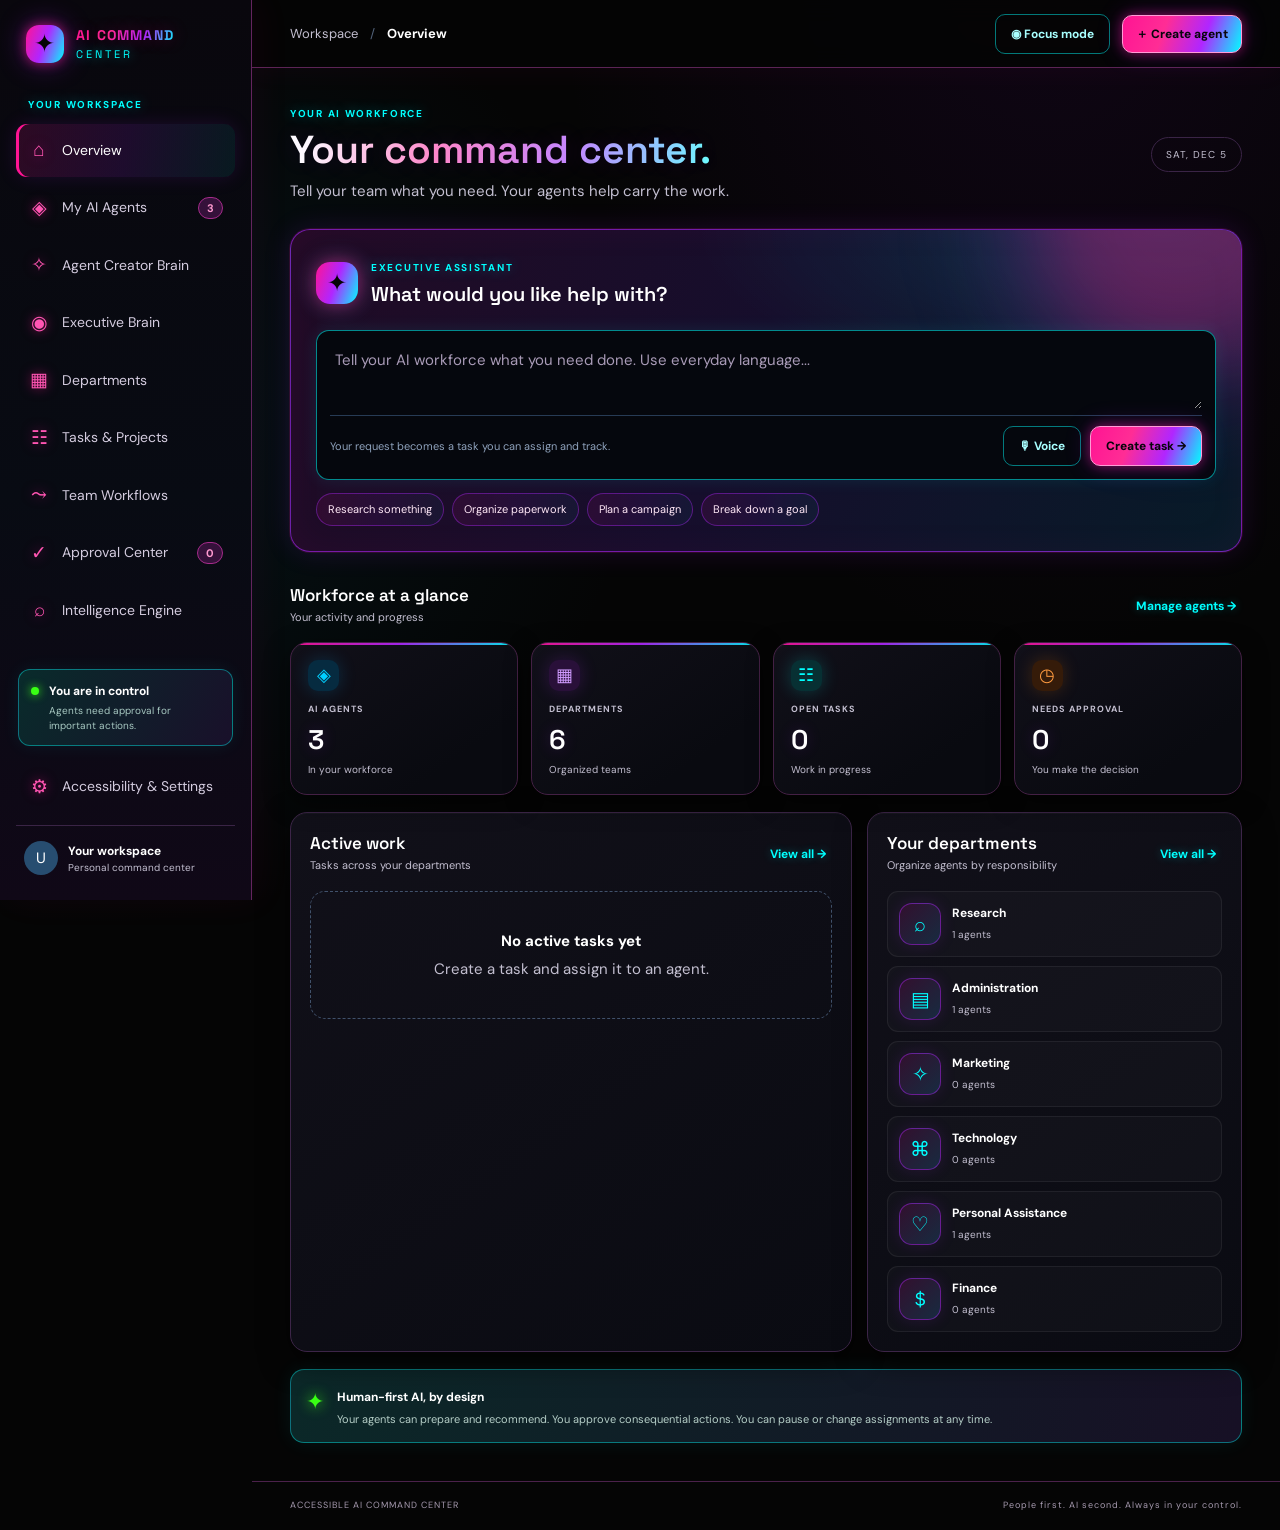
==== index.html @ bb22f4d8 "feat: add Executive Brain orchestration workspace" ====
<!doctype html>
<html lang="en">
<head>
  <meta charset="UTF-8">
  <meta name="viewport" content="width=device-width, initial-scale=1">
  <meta name="theme-color" content="#090d18">
  <meta name="description" content="An accessible AI workforce command center. Create agents, organize departments, and coordinate work with human control.">
  <title>Accessible AI Command Center</title>
  <link rel="stylesheet" href="./styles.css">
</head>
<body>
  <a class="skip-link" href="#main">Skip to main content</a>
  <div class="app-shell">
    <aside class="sidebar" id="sidebar">
      <div class="brand">
        <div class="brand-mark" aria-hidden="true">✦</div>
        <div><strong>AI COMMAND</strong><span>CENTER</span></div>
      </div>
      <div class="workspace-label">YOUR WORKSPACE</div>
      <nav aria-label="Main navigation">
        <button class="nav-link active" data-view="overview"><span>⌂</span> Overview</button>
        <button class="nav-link" data-view="agents"><span>◈</span> My AI Agents <b id="nav-agent-count">0</b></button>
        <button class="nav-link" data-view="brain"><span>✧</span> Agent Creator Brain</button>
        <button class="nav-link" data-view="executive"><span>◉</span> Executive Brain</button>
        <button class="nav-link" data-view="departments"><span>▦</span> Departments</button>
        <button class="nav-link" data-view="tasks"><span>☷</span> Tasks & Projects</button>
        <button class="nav-link" data-view="workflows"><span>⤳</span> Team Workflows</button>
        <button class="nav-link" data-view="approvals"><span>✓</span> Approval Center <b id="nav-approval-count">0</b></button>
        <button class="nav-link" data-view="intelligence"><span>⌕</span> Intelligence Engine</button>
      </nav>
      <div class="sidebar-bottom">
        <div class="safety-note"><span class="status-dot"></span><div><strong>You are in control</strong><small>Agents need approval for important actions.</small></div></div>
        <button class="nav-link" data-view="settings"><span>⚙</span> Accessibility & Settings</button>
        <div class="user-chip"><div class="avatar">U</div><div><strong>Your workspace</strong><small>Personal command center</small></div></div>
      </div>
    </aside>

    <main id="main" class="main-area">
      <header class="topbar">
        <button class="icon-button mobile-menu" id="menu-toggle" aria-label="Open navigation">☰</button>
        <div class="breadcrumb">Workspace <span>/</span> <strong id="breadcrumb-current">Overview</strong></div>
        <div class="top-actions">
          <button class="quiet-button" id="focus-toggle" aria-pressed="false">◉ Focus mode</button>
          <button class="primary-button small" data-action="new-agent">＋ Create agent</button>
        </div>
      </header>
      <div class="content">
        <section class="view active" id="view-overview">
          <div class="welcome-row">
            <div><div class="eyebrow">YOUR AI WORKFORCE</div><h1>Your command center.</h1><p class="subheading">Tell your team what you need. Your agents help carry the work.</p></div>
            <div class="date-chip" id="today-label">YOUR WORKSPACE</div>
          </div>
          <section class="command-panel" aria-labelledby="command-title">
            <div class="command-glow"></div>
            <div class="command-heading"><div class="orb">✦</div><div><span class="eyebrow">EXECUTIVE ASSISTANT</span><h2 id="command-title">What would you like help with?</h2></div></div>
            <form id="command-form" class="command-form">
              <label class="sr-only" for="command-input">Describe what you need help with</label>
              <textarea id="command-input" rows="2" placeholder="Tell your AI workforce what you need done. Use everyday language..."></textarea>
              <div class="command-controls"><div class="hint">Your request becomes a task you can assign and track.</div><div class="command-buttons"><button type="button" class="quiet-button" id="voice-button" title="Use speech recognition">🎙 Voice</button><button class="primary-button" type="submit">Create task <span>→</span></button></div></div>
            </form>
            <div class="quick-prompts"><button data-prompt="Research this topic and summarize the most reliable sources.">Research something</button><button data-prompt="Help me organize my business paperwork into clear steps.">Organize paperwork</button><button data-prompt="Help me plan and create a marketing campaign.">Plan a campaign</button><button data-prompt="Break this goal into small manageable tasks.">Break down a goal</button></div>
          </section>
          <div class="section-heading"><div><h2>Workforce at a glance</h2><p>Your activity and progress</p></div><button class="text-button" data-view-link="agents">Manage agents →</button></div>
          <div class="stats-grid">
            <article class="stat-card"><div class="stat-icon blue">◈</div><span>AI AGENTS</span><strong id="stat-agents">0</strong><small>In your workforce</small></article>
            <article class="stat-card"><div class="stat-icon purple">▦</div><span>DEPARTMENTS</span><strong id="stat-departments">0</strong><small>Organized teams</small></article>
            <article class="stat-card"><div class="stat-icon cyan">☷</div><span>OPEN TASKS</span><strong id="stat-tasks">0</strong><small>Work in progress</small></article>
            <article class="stat-card"><div class="stat-icon amber">◷</div><span>NEEDS APPROVAL</span><strong id="stat-approvals">0</strong><small>You make the decision</small></article>
          </div>
          <div class="dashboard-grid">
            <section class="panel"><div class="panel-heading"><div><h2>Active work</h2><p>Tasks across your departments</p></div><button class="text-button" data-view-link="tasks">View all →</button></div><div id="overview-tasks" class="task-list"></div></section>
            <section class="panel"><div class="panel-heading"><div><h2>Your departments</h2><p>Organize agents by responsibility</p></div><button class="text-button" data-view-link="departments">View all →</button></div><div id="overview-departments" class="department-list"></div></section>
          </div>
          <div class="human-control"><span>✦</span><div><strong>Human-first AI, by design</strong><p>Your agents can prepare and recommend. You approve consequential actions. You can pause or change assignments at any time.</p></div></div>
        </section>

        <section class="view" id="view-agents">
          <div class="page-heading"><div><div class="eyebrow">AGENT FACTORY</div><h1>My AI agents</h1><p>Create a team of specialized assistants. You decide their jobs and permissions.</p></div><button class="primary-button" data-action="new-agent">＋ Create an agent</button></div>
          <div class="filter-row"><label class="search-box">⌕ <input id="agent-search" placeholder="Search your agents..." aria-label="Search agents"></label><select id="agent-department-filter" aria-label="Filter by department"><option value="">All departments</option></select></div>
          <div id="agent-grid" class="agent-grid"></div>
        </section>

        <section class="view" id="view-departments">
          <div class="page-heading"><div><div class="eyebrow">ORGANIZATION</div><h1>Departments</h1><p>Group your agents into teams with clear responsibilities.</p></div><button class="primary-button" data-action="new-department">＋ Add department</button></div>
          <div id="department-grid" class="department-grid"></div>
        </section>

        <section class="view" id="view-tasks">
          <div class="page-heading"><div><div class="eyebrow">WORK MANAGEMENT</div><h1>Tasks & projects</h1><p>See what is planned, in progress, and completed.</p></div><button class="primary-button" data-action="new-task">＋ Create a task</button></div>
          <div class="task-filters"><button class="filter-chip selected" data-task-filter="all">All tasks</button><button class="filter-chip" data-task-filter="todo">To do</button><button class="filter-chip" data-task-filter="inprogress">In progress</button><button class="filter-chip" data-task-filter="done">Completed</button></div>
          <div id="task-board" class="task-board"></div>
        </section>

        <section class="view" id="view-workflows">
          <div class="page-heading"><div><div class="eyebrow">QUANTUM CORE · WORKFLOW BUILDER</div><h1>Team workflows</h1><p>Turn a goal into coordinated steps and assign each step to the right agent. You stay in charge of every action.</p></div><button class="primary-button" data-action="new-workflow">＋ Build a workflow</button></div>
          <div class="notice-box">Workflow plans are generated from built-in templates in this release. Agents do not yet execute tasks or call AI models; this page organizes work for your review.</div>
          <div id="workflow-list" class="workflow-list"></div>
        </section>

        <section class="view" id="view-approvals">
          <div class="page-heading"><div><div class="eyebrow">HUMAN OVERSIGHT</div><h1>Approval center</h1><p>Review consequential actions before an agent can proceed.</p></div></div>
          <div class="notice-box">Your agents cannot send, publish, purchase, delete, or make other consequential changes without your approval.</div>
          <div id="approval-list" class="approval-list"></div>
        </section>

        <section class="view" id="view-intelligence">
          <div class="page-heading"><div><div class="eyebrow">RESEARCH & VERIFICATION</div><h1>Intelligence engine</h1><p>A workspace for research, source checking, and clear reporting.</p></div></div>
          <div class="feature-grid">
            <article class="feature-card"><div class="feature-icon">⌕</div><h3>Research desk</h3><p>Organize research requests and assign them to an agent. Live web research requires a connected search provider.</p><button class="secondary-button" data-action="research-task">Create research task</button></article>
            <article class="feature-card"><div class="feature-icon">✓</div><h3>Source verification</h3><p>Record source links, publication dates, claims, and verification notes for human review.</p><button class="secondary-button" data-action="verification-task">Create verification task</button></article>
            <article class="feature-card"><div class="feature-icon">⚑</div><h3>Risk review</h3><p>Collect warning signs and evidence. Risk signals are prompts for review, not proof of fraud.</p><button class="secondary-button" data-action="risk-task">Create risk review</button></article>
          </div>
          <div class="notice-box">This release provides task organization only. It does not yet browse the web, verify claims automatically, or make fraud determinations.</div>
        </section>

        <section class="view" id="view-executive">
          <div class="page-heading"><div><div class="eyebrow">QUANTUM CORE · EXECUTIVE ORCHESTRATION</div><h1>Executive Brain</h1><p>Give your workforce a goal. Review the proposed team plan, then approve the tasks you want created.</p></div></div>
          <div class="executive-hero"><div class="brain-orb">◉</div><div><div class="eyebrow">YOUR CENTRAL COORDINATOR</div><h2>One request. A coordinated team.</h2><p>The Executive Brain organizes work across your departments and agents. You remain the decision-maker.</p></div></div>
          <section class="panel executive-panel">
            <label class="brain-label" for="executive-request">What do you want your AI workforce to help accomplish?</label>
            <textarea id="executive-request" rows="4" placeholder="Example: Research the market for my new product, compare competitors, create a launch plan, and prepare marketing content."></textarea>
            <div class="brain-actions"><button class="primary-button" id="executive-plan">◉ Organize my workforce</button><button class="quiet-button" id="executive-voice">🎙 Speak my goal</button></div>
            <p class="executive-hint">Planning is a transparent starter planner in this release. It does not claim agents have completed work.</p>
          </section>
          <section class="panel executive-panel"><div class="panel-heading"><div><h2>Proposed team coordination</h2><p>Review each step and the agent assigned to it before adding tasks.</p></div></div><div id="executive-plan-output" aria-live="polite"><div class="resume-placeholder">Your proposed team plan will appear here.</div></div></section>
          <section class="panel executive-panel"><div class="panel-heading"><div><h2>Agent handoff log</h2><p>A record of planned handoffs between departments. No background agent execution is enabled yet.</p></div></div><div id="executive-handoff-log"><div class="resume-placeholder">No handoffs recorded yet.</div></div></section>
        </section>
        <section class="view" id="view-brain">
          <div class="page-heading"><div><div class="eyebrow">YOUR WORKFORCE REMEMBERS</div><h1>Agent Creator Brain</h1><p>Describe what you need in everyday language. Find agents you already created, build new specialists, and save important memories.</p></div></div>
          <div class="brain-hero">
            <div class="brain-orb">✧</div><div><div class="eyebrow">EXECUTIVE MEMORY & AGENT BUILDER</div><h2>You don't have to remember everything.</h2><p>Your workspace keeps a searchable record of your agents, their jobs, projects, and notes.</p></div>
          </div>
          <section class="panel resume-panel">
            <div class="panel-heading"><div><div class="eyebrow">YOUR PERSONAL WORK HISTORY</div><h2>What was I doing?</h2><p>Get a simple recap of unfinished work, recent projects, and saved notes.</p></div><button class="primary-button" id="brain-resume">↻ Pick up where I left off</button></div>
            <div id="resume-summary" class="resume-summary" aria-live="polite"><div class="resume-placeholder">Your work summary will appear here. You can come back anytime and ask the Brain to help you restart.</div></div>
          </section>
          <div class="brain-grid">
            <section class="panel brain-panel"><div class="panel-heading"><div><h2>Tell the brain what you need</h2><p>It checks your existing workforce before suggesting new agents.</p></div></div>
              <label class="brain-label" for="brain-request">What would you like your AI workforce to do?</label>
              <textarea id="brain-request" rows="4" placeholder="Example: I need help managing my appointments, organizing medical paperwork, and remembering important deadlines."></textarea>
              <div class="brain-actions"><button class="primary-button" id="brain-analyze">✧ Build my team</button><button class="quiet-button" id="brain-voice">🎙 Speak request</button></div>
              <div id="brain-plan" class="brain-plan" aria-live="polite"></div>
            </section>
            <section class="panel brain-panel"><div class="panel-heading"><div><h2>Workforce memory</h2><p>Search for agents and information you may have forgotten.</p></div></div>
              <label class="brain-label" for="brain-search">Search agents, jobs, projects, and notes</label>
              <input id="brain-search" class="brain-search" placeholder="Try: paperwork, appointments, marketing...">
              <div id="brain-search-results" class="brain-results"></div>
              <div class="memory-entry"><label class="brain-label" for="memory-note">Save a memory or instruction</label><select id="memory-category" class="brain-search" aria-label="Memory category"><option value="personal">Personal preference</option><option value="project">Project</option><option value="instruction">Important instruction</option><option value="reminder">Reminder</option><option value="agent">Agent information</option></select><textarea id="memory-note" rows="2" placeholder="Remember that this agent helps me organize..."></textarea><button class="secondary-button" id="memory-save-new">Save to my memory</button></div>
              <div id="memory-list" class="memory-list"></div>
            </section>
          </div>
          <div class="brain-footnote"><strong>Designed for memory support:</strong> Agent names, responsibilities, and notes are searchable. This first release saves data in this browser. Cross-device cloud memory will be enabled when secure accounts and the production database are connected.</div>
        </section>
        <section class="view" id="view-settings">
          <div class="page-heading"><div><div class="eyebrow">BUILT AROUND YOU</div><h1>Accessibility & settings</h1><p>Adjust the workspace to reduce friction and make work easier to follow.</p></div></div>
          <div class="settings-grid">
            <section class="panel settings-panel"><h2>Display preferences</h2><label class="setting-row"><span><strong>Larger text</strong><small>Increase the size of interface text.</small></span><input type="checkbox" id="large-text"></label><label class="setting-row"><span><strong>High contrast</strong><small>Strengthen borders and text contrast.</small></span><input type="checkbox" id="high-contrast"></label><label class="setting-row"><span><strong>Reduce motion</strong><small>Limit decorative movement and transitions.</small></span><input type="checkbox" id="reduce-motion"></label><label class="setting-row"><span><strong>Simple Mode</strong><small>Hide extra detail and simplify the workspace.</small></span><input type="checkbox" id="simple-mode"></label></section>
            <section class="panel settings-panel"><h2>Focus & support</h2><p>Focus Mode hides nonessential panels while you work. Rescue Mode gives you one clear next step when a task feels overwhelming.</p><button class="primary-button" id="rescue-button">✦ Start Rescue Mode</button><hr><h3>Data on this device</h3><p>Your current prototype data is stored in this browser only. It is not yet synced to an account or server.</p><button class="danger-button" id="export-data">Export my workspace data</button></section>
          </div>
        </section>
      </div>
      <footer class="footer"><span>ACCESSIBLE AI COMMAND CENTER</span><span>People first. AI second. Always in your control.</span></footer>
    </main>
  </div>

  <dialog id="agent-dialog" class="modal">
    <form id="agent-form" method="dialog">
      <div class="modal-heading"><div><div class="eyebrow">AGENT FACTORY</div><h2 id="agent-modal-title">Create your AI agent</h2><p>Give your agent a clear job. You can change it later.</p></div><button type="button" class="icon-button" data-close="agent-dialog" aria-label="Close">✕</button></div>
      <input type="hidden" id="agent-id">
      <label>Agent name<input id="agent-name" required maxlength="60" placeholder="Example: Research Assistant"></label>
      <label>Job or specialty<input id="agent-role" required maxlength="100" placeholder="What is this agent responsible for?"></label>
      <label>Department<select id="agent-department" required></select></label>
      <label>Instructions<textarea id="agent-instructions" rows="3" placeholder="Describe the work this agent should do..."></textarea></label>
      <label>Permission level<select id="agent-permission"><option value="approval">Ask me before important actions</option><option value="prepare">Prepare work and wait for my review</option><option value="routine">Work on approved routine tasks</option></select></label>
      <div class="modal-actions"><button type="button" class="secondary-button" data-close="agent-dialog">Cancel</button><button class="primary-button" type="submit">Save agent</button></div>
    </form>
  </dialog>

  <dialog id="task-dialog" class="modal">
    <form id="task-form" method="dialog">
      <div class="modal-heading"><div><div class="eyebrow">WORK ASSIGNMENT</div><h2>Create a task</h2><p>Break work into clear, manageable assignments.</p></div><button type="button" class="icon-button" data-close="task-dialog" aria-label="Close">✕</button></div>
      <label>Task title<input id="task-title" required maxlength="120" placeholder="What needs to get done?"></label>
      <label>Details<textarea id="task-details" rows="3" placeholder="Add context or steps (optional)..."></textarea></label>
      <label>Assign to an agent<select id="task-agent"><option value="">Leave unassigned</option></select></label>
      <label>Priority<select id="task-priority"><option value="normal">Normal</option><option value="high">High</option><option value="low">Low</option></select></label>
      <div class="modal-actions"><button type="button" class="secondary-button" data-close="task-dialog">Cancel</button><button class="primary-button" type="submit">Create task</button></div>
    </form>
  </dialog>

  <dialog id="workflow-dialog" class="modal">
    <form id="workflow-form" method="dialog">
      <div class="modal-heading"><div><div class="eyebrow">QUANTUM CORE</div><h2>Build a team workflow</h2><p>Choose a goal. We will prepare a suggested team plan.</p></div><button type="button" class="icon-button" data-close="workflow-dialog" aria-label="Close">✕</button></div>
      <label>What are you trying to accomplish?<textarea id="workflow-objective" rows="3" required maxlength="500" placeholder="Example: Research the market and prepare a launch plan for my new business."></textarea></label>
      <label>Workflow type<select id="workflow-template"><option value="general">General project</option><option value="research">Research and verification</option><option value="business">Start or organize a business</option><option value="marketing">Marketing campaign</option><option value="software">Build a software product</option></select></label>
      <div class="modal-actions"><button type="button" class="secondary-button" data-close="workflow-dialog">Cancel</button><button class="primary-button" type="submit">Create team plan</button></div>
    </form>
  </dialog>

  <dialog id="department-dialog" class="modal">
    <form id="department-form" method="dialog">
      <div class="modal-heading"><div><div class="eyebrow">ORGANIZATION</div><h2>Add a department</h2><p>Create a team around a responsibility.</p></div><button type="button" class="icon-button" data-close="department-dialog" aria-label="Close">✕</button></div>
      <label>Department name<input id="department-name" required maxlength="60" placeholder="Example: Customer Support"></label>
      <label>Purpose<input id="department-purpose" maxlength="140" placeholder="What does this team handle?"></label>
      <div class="modal-actions"><button type="button" class="secondary-button" data-close="department-dialog">Cancel</button><button class="primary-button" type="submit">Add department</button></div>
    </form>
  </dialog>

  <dialog id="rescue-dialog" class="modal rescue-modal">
    <div class="modal-heading"><div><div class="eyebrow">ONE STEP AT A TIME</div><h2>Let's make this easier.</h2></div><button type="button" class="icon-button" data-close="rescue-dialog" aria-label="Close">✕</button></div>
    <div class="rescue-content"><div class="rescue-star">✦</div><h3 id="rescue-title">You don't have to do everything at once.</h3><p id="rescue-text">Choose one small next step. You can pause, ask for help, or come back later.</p><button class="primary-button" data-close="rescue-dialog">I can do this step</button></div>
  </dialog>
  <div id="toast" class="toast" role="status" aria-live="polite"></div>
  <script src="./app.js" defer></script>
  <script src="./brain.js" defer></script>
  <script src="./memory.js" defer></script>
</body>
</html>
---- styles.css ----
@import url('https://fonts.googleapis.com/css2?family=DM+Sans:wght@400;500;600;700&family=Space+Grotesk:wght@500;600;700&display=swap');
:root{color-scheme:dark;--bg:#090d18;--surface:#111827;--surface2:#172235;--surface3:#1c2b41;--line:#26364d;--text:#edf3ff;--muted:#9eacc1;--blue:#54b9ff;--cyan:#69e0ee;--purple:#b59aff;--amber:#ffc36e;--green:#55d6a3;--red:#ff858e;--radius:17px;font-family:'DM Sans',sans-serif;font-size:15px}
*{box-sizing:border-box}body{margin:0;background:var(--bg);color:var(--text);line-height:1.5}button,input,textarea,select{font:inherit}button{cursor:pointer}button:focus-visible,input:focus-visible,textarea:focus-visible,select:focus-visible,a:focus-visible{outline:3px solid var(--cyan);outline-offset:3px}.skip-link{position:absolute;top:-60px;left:12px;background:var(--blue);color:#06111e;padding:12px;z-index:20}.skip-link:focus{top:12px}.app-shell{min-height:100vh}.sidebar{position:fixed;inset:0 auto 0 0;width:252px;background:#0d1422;border-right:1px solid var(--line);padding:25px 16px;display:flex;flex-direction:column;z-index:5}.brand{display:flex;align-items:center;gap:12px;padding:0 10px 34px;font-family:'Space Grotesk',sans-serif;letter-spacing:1.2px}.brand-mark{width:38px;height:38px;border-radius:13px;display:grid;place-items:center;background:linear-gradient(135deg,#246caa,#8a5bd4);font-size:25px}.brand strong,.brand span{display:block}.brand strong{font-size:14px}.brand span{font-size:11px;color:var(--muted);letter-spacing:3px}.workspace-label,.eyebrow{font-size:10px;font-weight:700;letter-spacing:1.7px;color:#79bfe9}.workspace-label{padding:0 12px 12px;color:#7889a2}.sidebar nav{display:grid;gap:5px}.nav-link{border:0;background:transparent;color:#aab8cd;text-align:left;padding:12px;border-radius:11px;display:flex;align-items:center;gap:12px;width:100%;font-size:14px}.nav-link span{font-size:19px;width:22px;text-align:center}.nav-link b{margin-left:auto;font-size:11px;background:#263b55;border-radius:20px;padding:2px 8px}.nav-link:hover,.nav-link.active{background:#1a2c43;color:#fff}.nav-link.active{box-shadow:inset 3px 0 var(--blue)}.sidebar-bottom{margin-top:auto}.safety-note{display:flex;gap:10px;background:#102b2a;border:1px solid #23544c;padding:12px;border-radius:12px;margin:0 2px 15px}.safety-note strong,.safety-note small,.user-chip strong,.user-chip small{display:block}.safety-note strong{font-size:12px}.safety-note small{font-size:10px;color:#a7c8c1;margin-top:3px}.status-dot{width:8px;height:8px;flex:none;border-radius:50%;background:var(--green);margin-top:5px}.user-chip{display:flex;gap:10px;align-items:center;padding:15px 8px 0;margin-top:12px;border-top:1px solid var(--line)}.avatar{width:34px;height:34px;border-radius:50%;display:grid;place-items:center;background:#274d70;color:white}.user-chip strong{font-size:12px}.user-chip small{font-size:10px;color:var(--muted)}.main-area{margin-left:252px;min-height:100vh;display:flex;flex-direction:column}.topbar{height:68px;border-bottom:1px solid var(--line);display:flex;align-items:center;justify-content:space-between;padding:0 38px;position:sticky;top:0;background:#090d18ed;backdrop-filter:blur(12px);z-index:4}.breadcrumb{color:var(--muted);font-size:13px}.breadcrumb span{padding:0 9px;color:#52627a}.breadcrumb strong{color:var(--text)}.top-actions{display:flex;gap:12px;align-items:center}.content{width:min(1280px,100%);margin:0 auto;padding:38px}.view{display:none}.view.active{display:block}.welcome-row,.page-heading{display:flex;align-items:center;justify-content:space-between;gap:20px;margin-bottom:27px}.welcome-row h1,.page-heading h1{font:600 clamp(29px,4vw,39px)/1.15 'Space Grotesk',sans-serif;margin:7px 0}.subheading,.page-heading p{color:var(--muted);margin:7px 0 0}.date-chip{border:1px solid var(--line);border-radius:30px;padding:9px 14px;color:var(--muted);font-size:10px;letter-spacing:1px}.command-panel{position:relative;overflow:hidden;background:linear-gradient(120deg,#142b48,#1c2444 65%,#282044);border:1px solid #345071;border-radius:20px;padding:25px;margin:0 0 32px}.command-glow{position:absolute;width:280px;height:280px;border-radius:50%;background:#3777d422;filter:blur(40px);right:-80px;top:-150px}.command-heading{display:flex;gap:13px;align-items:center;position:relative}.orb{width:42px;height:42px;display:grid;place-items:center;background:#397dbb;border-radius:14px;font-size:24px}.command-heading h2{font:600 20px 'Space Grotesk';margin:3px 0}.command-form{position:relative;margin-top:20px;background:#0d1727;border:1px solid #405b7b;border-radius:13px;padding:13px}.command-form textarea{width:100%;resize:vertical;min-height:65px;border:0;outline:0!important;background:transparent;color:var(--text);padding:5px}.command-form textarea::placeholder{color:#8394ac}.command-controls{display:flex;justify-content:space-between;align-items:center;gap:10px;border-top:1px solid #273b55;padding-top:10px}.hint{font-size:11px;color:#8ea1bb}.command-buttons{display:flex;gap:9px}.primary-button,.secondary-button,.quiet-button,.danger-button{border:1px solid transparent;border-radius:10px;padding:10px 15px;font-weight:700;font-size:12px}.primary-button{background:linear-gradient(110deg,#3b9fe9,#4779d9);color:white;box-shadow:0 5px 18px #2679bd30}.primary-button:hover{filter:brightness(1.12)}.primary-button.small{padding:9px 13px}.secondary-button{background:#1c2b40;border-color:#344963;color:#dceaff}.quiet-button{background:transparent;border-color:#40526b;color:#c4d1e3}.danger-button{background:#40232c;color:#ffb3ba;border-color:#70404a}.quick-prompts{display:flex;gap:8px;flex-wrap:wrap;margin-top:13px}.quick-prompts button{background:#ffffff0b;color:#c5d7ed;border:1px solid #ffffff1b;border-radius:30px;padding:7px 11px;font-size:11px}.quick-prompts button:hover{background:#ffffff18}.section-heading,.panel-heading{display:flex;align-items:center;justify-content:space-between;gap:15px}.section-heading{margin:0 0 14px}.section-heading h2,.panel-heading h2{font:600 17px 'Space Grotesk';margin:0}.section-heading p,.panel-heading p{font-size:11px;color:var(--muted);margin:3px 0}.text-button{background:transparent;border:0;color:var(--blue);font-size:12px;font-weight:700}.stats-grid{display:grid;grid-template-columns:repeat(4,1fr);gap:13px}.stat-card,.panel,.agent-card,.department-card,.feature-card{background:var(--surface);border:1px solid var(--line);border-radius:var(--radius)}.stat-card{padding:17px;display:grid;gap:5px}.stat-icon{width:31px;height:31px;border-radius:10px;display:grid;place-items:center;font-size:18px;margin-bottom:7px}.blue{background:#153956;color:var(--blue)}.purple{background:#33264e;color:var(--purple)}.cyan{background:#123a42;color:var(--cyan)}.amber{background:#44341e;color:var(--amber)}.stat-card>span{font-size:9px;letter-spacing:1px;color:var(--muted);font-weight:700}.stat-card>strong{font:600 27px 'Space Grotesk'}.stat-card>small{font-size:10px;color:var(--muted)}.dashboard-grid{display:grid;grid-template-columns:1.2fr .8fr;gap:15px;margin-top:17px}.panel{padding:19px}.task-list,.department-list{margin-top:15px;display:grid;gap:9px}.mini-task,.mini-department{display:flex;align-items:center;gap:11px;padding:11px;background:#ffffff05;border:1px solid #ffffff0a;border-radius:11px}.mini-task .task-main,.mini-department .dept-main{flex:1;min-width:0}.mini-task strong,.mini-department strong{font-size:12px;display:block;overflow:hidden;text-overflow:ellipsis}.mini-task small,.mini-department small{font-size:10px;color:var(--muted)}.task-dot{width:8px;height:8px;border-radius:50%;background:var(--blue)}.human-control{display:flex;gap:13px;align-items:flex-start;background:#112c2b;border:1px solid #24574c;border-radius:14px;padding:15px;margin-top:17px}.human-control>span{font-size:22px;color:var(--green)}.human-control strong{font-size:12px}.human-control p{font-size:11px;color:#b5cec7;margin:3px 0 0}.footer{margin-top:auto;border-top:1px solid var(--line);padding:17px 38px;display:flex;justify-content:space-between;gap:15px;color:#72839b;font-size:9px;letter-spacing:1px}.page-heading{align-items:flex-end}.page-heading p{max-width:640px}.filter-row{display:flex;gap:12px;margin-bottom:18px}.search-box{flex:1;max-width:430px;background:var(--surface);border:1px solid var(--line);border-radius:10px;padding:0 12px;display:flex;align-items:center;color:var(--muted)}.search-box input{background:transparent;border:0;outline:0!important;color:var(--text);padding:11px;width:100%}select,.modal input,.modal textarea{background:#0c1523;color:var(--text);border:1px solid var(--line);border-radius:9px;padding:10px;width:100%}.filter-row select{width:auto;min-width:180px}.agent-grid,.department-grid{display:grid;grid-template-columns:repeat(3,minmax(0,1fr));gap:14px}.agent-card,.department-card{padding:17px}.agent-top{display:flex;align-items:center;gap:11px}.agent-avatar,.dept-icon{width:42px;height:42px;display:grid;place-items:center;border-radius:13px;background:#183a57;color:#8bd4ff;font-size:20px}.agent-top strong{display:block;font-size:13px}.agent-top small{font-size:10px;color:var(--muted)}.agent-card p,.department-card p,.feature-card p{font-size:11px;color:var(--muted);min-height:34px}.card-meta{display:flex;justify-content:space-between;align-items:center;border-top:1px solid var(--line);padding-top:12px;margin-top:12px;gap:8px}.pill{font-size:9px;border-radius:30px;padding:5px 9px;background:#20354d;color:#b9d8f2}.card-actions{display:flex;gap:7px}.mini-button{border:1px solid var(--line);background:#172438;color:#c7d7eb;border-radius:8px;padding:6px 9px;font-size:10px}.empty-state{grid-column:1/-1;border:1px dashed #40516b;border-radius:15px;text-align:center;padding:38px 18px;color:var(--muted)}.empty-state strong{display:block;color:var(--text);font-size:15px;margin-bottom:5px}.dept-count{font:600 25px 'Space Grotesk';margin:8px 0}.task-filters{display:flex;gap:8px;flex-wrap:wrap;margin-bottom:16px}.filter-chip{background:var(--surface);border:1px solid var(--line);border-radius:30px;padding:8px 13px;color:var(--muted);font-size:11px}.filter-chip.selected{background:#173b59;color:#d7efff;border-color:#3d85b9}.task-board{display:grid;gap:10px}.task-row{display:flex;align-items:center;gap:13px;background:var(--surface);border:1px solid var(--line);border-radius:13px;padding:14px}.task-row-main{flex:1;min-width:0}.task-row h3{font-size:13px;margin:0 0 3px}.task-row p{font-size:10px;color:var(--muted);margin:0}.task-row select{width:auto;min-width:125px;font-size:10px;padding:7px}.status{font-size:9px;border-radius:20px;padding:5px 8px;background:#24354b;color:#b9d9f5}.status.done{background:#153b32;color:#8ce4bd}.status.inprogress{background:#3b321e;color:#f1ca83}.notice-box{background:#152b42;border:1px solid #2d5276;border-radius:12px;padding:14px;color:#c7ddf5;font-size:12px;margin-bottom:17px}.approval-list{display:grid;gap:12px}.approval-card{background:var(--surface);border:1px solid var(--line);border-radius:13px;padding:17px}.approval-card h3{font-size:14px;margin:0 0 5px}.approval-card p{font-size:11px;color:var(--muted)}.approval-actions{display:flex;gap:8px}.feature-grid{display:grid;grid-template-columns:repeat(3,1fr);gap:14px;margin-bottom:18px}.feature-card{padding:20px}.feature-icon{font-size:25px;color:var(--blue)}.feature-card h3{font:600 16px 'Space Grotesk';margin:12px 0 5px}.feature-card .secondary-button{margin-top:10px}.settings-grid{display:grid;grid-template-columns:1fr 1fr;gap:15px}.settings-panel h2{font:600 17px 'Space Grotesk'}.settings-panel p{font-size:12px;color:var(--muted)}.setting-row{display:flex;justify-content:space-between;gap:15px;align-items:center;padding:14px 0;border-bottom:1px solid var(--line)}.setting-row strong,.setting-row small{display:block}.setting-row strong{font-size:12px}.setting-row small{font-size:10px;color:var(--muted)}.setting-row input{width:20px;height:20px;accent-color:#4da8ef}.settings-panel hr{border:0;border-top:1px solid var(--line);margin:18px 0}.settings-panel h3{font-size:13px}.modal{width:min(540px,calc(100% - 28px));max-height:90vh;overflow:auto;background:#111b2b;color:var(--text);border:1px solid #3a4d67;border-radius:18px;padding:24px;box-shadow:0 25px 90px #000a}.modal::backdrop{background:#030711c9;backdrop-filter:blur(5px)}.modal form{display:grid;gap:14px}.modal-heading{display:flex;justify-content:space-between;gap:15px;align-items:flex-start;margin-bottom:5px}.modal-heading h2{font:600 22px 'Space Grotesk';margin:5px 0}.modal-heading p{font-size:11px;color:var(--muted);margin:0}.modal label{display:grid;gap:6px;font-size:11px;font-weight:700;color:#cbd8e9}.modal input,.modal textarea{font-weight:400}.modal textarea{resize:vertical}.modal-actions{display:flex;justify-content:flex-end;gap:9px;margin-top:5px}.icon-button{background:#1c2a3e;border:1px solid var(--line);color:#d8e5f5;border-radius:9px;width:36px;height:36px}.rescue-modal{width:min(460px,calc(100% - 28px))}.rescue-content{text-align:center;padding:12px}.rescue-star{font-size:44px;color:var(--cyan)}.rescue-content h3{font:600 20px 'Space Grotesk'}.rescue-content p{color:var(--muted);font-size:13px;margin-bottom:22px}.toast{position:fixed;bottom:25px;right:25px;max-width:min(360px,calc(100% - 40px));padding:13px 17px;border:1px solid #3e6587;background:#142941;color:#e6f4ff;border-radius:11px;box-shadow:0 12px 40px #0008;opacity:0;transform:translateY(12px);pointer-events:none;transition:.2s;z-index:20;font-size:12px}.toast.show{opacity:1;transform:translateY(0)}.mobile-menu{display:none}.sr-only{position:absolute;width:1px;height:1px;padding:0;margin:-1px;overflow:hidden;clip:rect(0,0,0,0);white-space:nowrap;border:0}.high-contrast{--line:#71839b;--muted:#c0cde0}.large-text{font-size:17px}.simple-mode .quick-prompts,.simple-mode .date-chip,.simple-mode .hint{display:none}.focus-mode .sidebar{display:none}.focus-mode .main-area{margin-left:0}.focus-mode .topbar{padding-left:28px}.reduce-motion *{transition:none!important;animation:none!important;scroll-behavior:auto!important}
@media(max-width:1100px){.sidebar{width:220px}.main-area{margin-left:220px}.content{padding:28px}.stats-grid{grid-template-columns:repeat(2,1fr)}.agent-grid,.department-grid{grid-template-columns:repeat(2,1fr)}}
@media(max-width:760px){.sidebar{transform:translateX(-100%);transition:transform .2s;width:270px;box-shadow:15px 0 45px #0008}.sidebar.open{transform:translateX(0)}.main-area{margin-left:0}.topbar{height:58px;padding:0 15px}.mobile-menu{display:block}.breadcrumb{margin-right:auto;margin-left:10px}.top-actions{gap:7px}.top-actions .quiet-button{display:none}.content{padding:23px 16px}.welcome-row,.page-heading{align-items:flex-start;flex-direction:column}.welcome-row h1,.page-heading h1{font-size:30px}.date-chip{display:none}.command-panel{padding:17px}.command-heading h2{font-size:17px}.command-controls{align-items:flex-start;flex-direction:column}.command-buttons{width:100%}.command-buttons button{flex:1}.dashboard-grid,.settings-grid{grid-template-columns:1fr}.agent-grid,.department-grid,.feature-grid{grid-template-columns:1fr}.task-row{align-items:flex-start;flex-wrap:wrap}.task-row-main{min-width:60%}.task-row select{margin-left:auto}.footer{padding:15px;flex-direction:column}.filter-row{flex-direction:column}.filter-row select{width:100%}.section-heading{align-items:flex-start}.stats-grid{gap:9px}.stat-card{padding:13px}.stat-card>strong{font-size:24px}.modal{padding:18px}}
@media(prefers-reduced-motion:reduce){*,*::before,*::after{scroll-behavior:auto!important;animation-duration:.01ms!important;transition-duration:.01ms!important}}

/* CLEARPATH TRADER SIGNATURE FLUORESCENT THEME */
:root{
 --bg:#050505;--surface:#0b0b12;--surface2:#11101a;--surface3:#1a1224;
 --line:#3a2446;--text:#fff;--muted:#c3bfd0;
 --pink:#FF1493;--cyan:#00FFFF;--purple:#B026FF;--electric:#00A8FF;
 --orange:#FF7B00;--lime:#39FF14;--blue:#00A8FF;
 --radius:17px;
 --signature:linear-gradient(110deg,#FF1493 0%,#B026FF 48%,#00FFFF 100%);
 --hot-gradient:linear-gradient(110deg,#FF1493 0%,#FF2D95 35%,#B026FF 68%,#00FFFF 100%);
}
body{background:radial-gradient(ellipse at 82% -10%,#4c08702b 0,transparent 34%),radial-gradient(ellipse at 8% 28%,#004e6330 0,transparent 32%),#050505;color:#fff}
.sidebar{background:linear-gradient(180deg,#09070d 0%,#080b13 55%,#100817 100%);border-right:1px solid #63245e;box-shadow:8px 0 35px #ff14930c}
.brand-mark{background:var(--signature);color:#050505;box-shadow:0 0 12px #ff149399,0 0 28px #b026ff66}
.brand strong{background:var(--hot-gradient);background-clip:text;-webkit-background-clip:text;color:transparent;text-shadow:0 0 18px #ff149955}
.brand span{color:#00ffff; text-shadow:0 0 12px #00ffff88}
.workspace-label,.eyebrow{color:#00ffff;text-shadow:0 0 13px #00ffff66}
.nav-link{color:#d4ccdf}
.nav-link span{color:#ff55b2;text-shadow:0 0 12px #ff149388}
.nav-link:hover,.nav-link.active{background:linear-gradient(100deg,#ff149926,#b026ff20,#00ffff12);color:#fff}
.nav-link.active{box-shadow:inset 3px 0 #ff1493,0 0 20px #b026ff20}
.nav-link b{background:#35113a;color:#ff9ad0;border:1px solid #a52b8b}
.safety-note{background:linear-gradient(120deg,#092b2b,#19102a);border-color:#00ffff66;box-shadow:0 0 18px #00ffff12}
.status-dot{background:#39ff14;box-shadow:0 0 10px #39ff14}
.topbar{background:#050505ed;border-bottom-color:#5b2455;box-shadow:0 4px 28px #ff14930b}
.breadcrumb strong{color:#fff}
.content{position:relative}
.welcome-row h1,.page-heading h1{background:linear-gradient(100deg,#fff 4%,#ff8ac9 34%,#c58aff 64%,#6ffcff 95%);background-clip:text;-webkit-background-clip:text;color:transparent;text-shadow:0 0 24px #b026ff22}
.command-panel{background:radial-gradient(ellipse at 92% 0%,#00ffff22,transparent 38%),linear-gradient(115deg,#210b25 0%,#160e2c 48%,#071b28 100%);border:1px solid #b026ff99;box-shadow:0 0 0 1px #ff149922,0 0 28px #b026ff24,inset 0 0 38px #ff14930c}
.command-glow{background:#ff149955;box-shadow:0 0 75px 35px #b026ff33}
.orb{background:var(--signature);color:#050505;box-shadow:0 0 18px #ff149388,0 0 30px #00ffff33}
.command-form{background:#05070d;border-color:#00ffff88;box-shadow:0 0 18px #00ffff17}
.command-form:focus-within{border-color:#00ffff;box-shadow:0 0 0 2px #00ffff22,0 0 28px #00ffff25}
.command-form textarea::placeholder{color:#a99bb7}
.primary-button{background:var(--hot-gradient);color:#08050c;border:1px solid #ff9bd6;font-weight:800;box-shadow:0 0 12px #ff149377,0 0 26px #b026ff3d;transition:transform .18s,filter .18s,box-shadow .18s}
.primary-button:hover{filter:brightness(1.2) saturate(1.2);transform:translateY(-1px);box-shadow:0 0 18px #ff1493aa,0 0 36px #00ffff55}
.secondary-button{background:linear-gradient(110deg,#29102d,#111d2d);border-color:#b026ff88;color:#f7eaff;box-shadow:inset 0 0 14px #b026ff12}
.quiet-button{border-color:#00ffff77;color:#a8ffff}
.quiet-button:hover{background:#00ffff16;border-color:#00ffff}
.quick-prompts button{border-color:#b026ff66;background:linear-gradient(100deg,#ff149916,#b026ff12,#00ffff0b);color:#ffe8f7}
.quick-prompts button:hover{border-color:#00ffff;background:#00ffff17;box-shadow:0 0 14px #00ffff22}
.text-button{color:#00ffff;text-shadow:0 0 10px #00ffff55}
.stats-grid .stat-card{background:linear-gradient(145deg,#111019,#090a10 75%);border-color:#432044;box-shadow:inset 0 1px #ffffff0a,0 8px 25px #0008;position:relative;overflow:hidden}
.stat-card:after{content:"";position:absolute;left:0;top:0;width:100%;height:2px;background:var(--signature);opacity:.9}
.stat-icon.blue{background:#062b40;color:#00cfff;box-shadow:0 0 18px #00a8ff33}
.stat-icon.purple{background:#291039;color:#d09bff;box-shadow:0 0 18px #b026ff33}
.stat-icon.cyan{background:#073033;color:#00ffff;box-shadow:0 0 18px #00ffff33}
.stat-icon.amber{background:#351b09;color:#ff9b40;box-shadow:0 0 18px #ff7b0033}
.stat-card>strong{color:#fff;text-shadow:0 0 16px #b026ff33}
.panel,.agent-card,.department-card,.feature-card{background:linear-gradient(145deg,#111019,#0a0b12);border-color:#3c2548;box-shadow:0 10px 30px #0008,inset 0 1px #ffffff08}
.panel-heading h2,.section-heading h2{color:#fff}
.task-dot{background:#00ffff;box-shadow:0 0 10px #00ffff}
.mini-task,.mini-department{background:#ffffff06;border-color:#ffffff10}
.human-control{background:linear-gradient(100deg,#0b2828,#171025);border-color:#00ffff66;box-shadow:0 0 20px #00ffff12}
.human-control>span{color:#39ff14;text-shadow:0 0 14px #39ff14}
.agent-avatar,.dept-icon{background:linear-gradient(135deg,#32102e,#172b40);color:#00ffff;border:1px solid #b026ff77;box-shadow:0 0 16px #b026ff20}
.agent-card:hover,.department-card:hover,.feature-card:hover{border-color:#ff1493aa;box-shadow:0 0 0 1px #ff149933,0 12px 32px #ff149315;transform:translateY(-2px)}
.agent-card,.department-card,.feature-card{transition:transform .18s,border-color .18s,box-shadow .18s}
.pill{background:linear-gradient(100deg,#421034,#24113b);color:#ffb5dc;border:1px solid #ff149366}
.mini-button{background:#17101f;border-color:#6d3273;color:#f4d9ff}
.mini-button:hover{border-color:#00ffff;color:#fff;box-shadow:0 0 12px #00ffff22}
.filter-chip{background:#100e17;border-color:#4d2b58;color:#c8bdd2}
.filter-chip.selected{background:linear-gradient(100deg,#4b123a,#291342,#10343b);border-color:#ff1493;color:#fff;box-shadow:0 0 15px #b026ff30}
.status{background:#122b3c;color:#91eaff;border:1px solid #00a8ff55}
.status.done{background:#102b1b;color:#9aff9a;border-color:#39ff1466}
.status.inprogress{background:#351b09;color:#ffc078;border-color:#ff7b0066}
.notice-box{background:linear-gradient(100deg,#24102a,#10252b);border-color:#b026ff88;color:#f3e4ff;box-shadow:0 0 20px #b026ff16}
.feature-icon{color:#00ffff;text-shadow:0 0 16px #00ffff88}
.setting-row{border-color:#432744}
.setting-row input{accent-color:#ff1493}
select,.modal input,.modal textarea{background:#080910;border-color:#51305d;color:#fff}
select:focus,.modal input:focus,.modal textarea:focus{border-color:#00ffff;box-shadow:0 0 0 2px #00ffff22}
.modal{background:linear-gradient(145deg,#17101e,#090d16);border-color:#b026ff;box-shadow:0 0 0 1px #ff149944,0 20px 90px #000e,0 0 38px #b026ff25}
.modal::backdrop{background:#020106d9}
.icon-button{background:#1a1022;border-color:#773b7a;color:#fff}
.rescue-star{color:#39ff14;text-shadow:0 0 12px #39ff14,0 0 28px #00ffff}
.toast{background:linear-gradient(110deg,#271027,#101d2b);border-color:#00ffff;color:#fff;box-shadow:0 0 24px #00ffff22,0 12px 40px #000a}
.footer{border-color:#4b214b;color:#a69aaf}
:focus-visible{outline-color:#00ffff!important;box-shadow:0 0 0 3px #00ffff33}
@media(max-width:760px){.sidebar{background:linear-gradient(180deg,#09070d,#100817);border-right-color:#ff149377}.command-panel{box-shadow:0 0 22px #b026ff20}.topbar{border-bottom-color:#63245e}}
@media(prefers-reduced-motion:reduce){.agent-card,.department-card,.feature-card,.primary-button{transition:none}}

/* TEAM WORKFLOW BUILDER */
.workflow-list{display:grid;gap:16px}
.workflow-card{background:linear-gradient(145deg,#111019,#090b12);border:1px solid #7b2b78;border-radius:17px;padding:20px;box-shadow:0 0 24px #b026ff17}
.workflow-top{display:flex;justify-content:space-between;gap:15px;align-items:flex-start}
.workflow-top h2{font:600 18px 'Space Grotesk';margin:9px 0 4px;color:#fff}
.workflow-top p{font-size:11px;color:var(--muted);margin:0}
.workflow-progress{text-align:right;min-width:75px}
.workflow-progress strong{display:block;font:600 24px 'Space Grotesk';color:#00ffff;text-shadow:0 0 13px #00ffff55}
.workflow-progress small{font-size:10px;color:var(--muted)}
.progress-track{height:7px;border-radius:10px;background:#292032;overflow:hidden;margin:17px 0}
.progress-track span{display:block;height:100%;background:linear-gradient(90deg,#ff1493,#b026ff,#00ffff);box-shadow:0 0 12px #b026ff88;border-radius:10px}
.workflow-steps{display:grid;gap:8px}
.workflow-step{display:flex;align-items:center;gap:11px;padding:11px;background:#ffffff06;border:1px solid #ffffff0c;border-radius:10px}
.step-number{width:25px;height:25px;flex:none;display:grid;place-items:center;border-radius:8px;background:#311333;color:#ff9ad4;font-size:11px;font-weight:700}
.step-copy{flex:1;min-width:0}
.step-copy strong,.step-copy small{display:block}
.step-copy strong{font-size:11px}
.step-copy small{font-size:10px;color:var(--muted);margin-top:3px}
.workflow-footer{display:flex;justify-content:space-between;align-items:center;margin-top:14px;padding-top:12px;border-top:1px solid var(--line)}
.workflow-footer small{font-size:10px;color:var(--muted)}

/* ACCESSIBLE AGENT CREATOR BRAIN */
.brain-hero{display:flex;gap:17px;align-items:center;padding:23px;border:1px solid #b026ff99;border-radius:18px;background:radial-gradient(ellipse at 90% 0%,#00ffff20,transparent 42%),linear-gradient(110deg,#240b27,#17102e 55%,#09232a);box-shadow:0 0 25px #b026ff1d;margin-bottom:17px}
.brain-orb{width:58px;height:58px;flex:none;display:grid;place-items:center;border-radius:18px;background:linear-gradient(130deg,#ff1493,#b026ff 55%,#00ffff);color:#090510;font-size:32px;box-shadow:0 0 25px #ff149366,0 0 38px #00ffff2a}
.brain-hero h2{font:600 22px 'Space Grotesk';margin:4px 0}.brain-hero p{font-size:12px;color:#d1c3df;margin:0}
.brain-grid{display:grid;grid-template-columns:1.05fr .95fr;gap:15px}.brain-panel{min-width:0}.brain-label{display:block;font-size:11px;font-weight:700;color:#e5d9ee;margin:15px 0 7px}.brain-panel textarea,.brain-search{width:100%;background:#080910;border:1px solid #59305e;border-radius:10px;color:#fff;padding:12px;resize:vertical}.brain-panel textarea:focus,.brain-search:focus{outline:2px solid #00ffff;outline-offset:2px}.brain-actions{display:flex;gap:9px;flex-wrap:wrap;margin-top:12px}.brain-plan{margin-top:14px;display:grid;gap:9px}.brain-suggestion{padding:12px;border:1px solid #71347a;border-radius:11px;background:linear-gradient(110deg,#ff149310,#b026ff10,#00ffff08)}.brain-suggestion strong{display:block;font-size:12px}.brain-suggestion p{font-size:11px;color:var(--muted);margin:4px 0 9px}.brain-suggestion small{color:#00ffff}.brain-suggestion button{margin-top:8px}.brain-results,.memory-list{display:grid;gap:8px;margin-top:12px}.brain-result,.memory-item{padding:10px;border:1px solid #3f2b4b;background:#0d0d16;border-radius:10px}.brain-result strong,.memory-item strong{font-size:11px;display:block}.brain-result small,.memory-item small{font-size:10px;color:var(--muted)}.memory-entry{border-top:1px solid var(--line);margin-top:18px;padding-top:8px;display:grid;gap:8px}.memory-entry .secondary-button{justify-self:start}.brain-footnote{padding:14px 16px;margin-top:16px;border:1px solid #00ffff55;background:linear-gradient(100deg,#092629,#1b1025);border-radius:12px;font-size:11px;color:#cce6e6}.brain-footnote strong{color:#00ffff}
@media(max-width:760px){.brain-grid{grid-template-columns:1fr}.brain-hero{align-items:flex-start;padding:17px}.brain-hero h2{font-size:19px}}

/* UNIVERSAL PERSONAL MEMORY + RESUME WORK */
.resume-panel{margin-bottom:16px;border-color:#00ffff66;background:radial-gradient(ellipse at 100% 0%,#00ffff0d,transparent 40%),linear-gradient(145deg,#111019,#090b12)}
.resume-panel .panel-heading{align-items:center;gap:14px;flex-wrap:wrap}.resume-panel .panel-heading h2{margin:4px 0}.resume-summary{margin-top:14px}
.resume-placeholder{padding:18px;border:1px dashed #684176;border-radius:12px;color:#c9bdd3;background:#b026ff08;font-size:12px}
.resume-stats{display:grid;grid-template-columns:repeat(4,minmax(0,1fr));gap:9px;margin-bottom:15px}
.resume-stats>div{padding:12px;border:1px solid #50305e;border-radius:11px;background:linear-gradient(140deg,#1a1021,#0c1119);display:flex;flex-direction:column;gap:3px}
.resume-stats strong{font:700 23px 'Space Grotesk';color:#fff;text-shadow:0 0 14px #b026ff55}.resume-stats small{font-size:10px;color:#c5b9d0}
.resume-columns{display:grid;grid-template-columns:repeat(3,minmax(0,1fr));gap:12px}.resume-columns>section{padding:12px;border:1px solid #3b2947;border-radius:12px;background:#080a11}.resume-columns h3{font-size:12px;color:#00ffff;margin:0 0 10px}
.resume-item{display:flex;gap:9px;align-items:flex-start;padding:8px 0;border-bottom:1px solid #ffffff12}.resume-item:last-child{border-bottom:0}.resume-item>div{min-width:0}.resume-item strong{display:block;font-size:11px;line-height:1.45;overflow-wrap:anywhere}.resume-item small{display:block;color:#aaa0b5;font-size:10px;margin-top:3px}
.resume-dot{width:8px;height:8px;flex:none;border-radius:50%;background:#ff1493;box-shadow:0 0 9px #ff1493;margin-top:4px}.resume-dot.purple{background:#b026ff;box-shadow:0 0 9px #b026ff}.resume-dot.cyan{background:#00ffff;box-shadow:0 0 9px #00ffff}
.resume-muted{font-size:11px;color:#a99fb0;line-height:1.5}.resume-last{font-size:10px;color:#91889c;margin:12px 0 0}
.memory-item{display:grid;gap:6px}.memory-item-head{display:flex;align-items:center;justify-content:space-between;gap:8px}.memory-item-head strong{text-transform:capitalize;color:#00ffff}.memory-item-head small{font-size:9px;color:#91889c}.memory-item p{font-size:11px;line-height:1.5;color:#e6dfea;margin:0;overflow-wrap:anywhere}.memory-item button{justify-self:start}
@media(max-width:760px){.resume-stats{grid-template-columns:repeat(2,minmax(0,1fr))}.resume-columns{grid-template-columns:1fr}.resume-panel .panel-heading .primary-button{width:100%}}
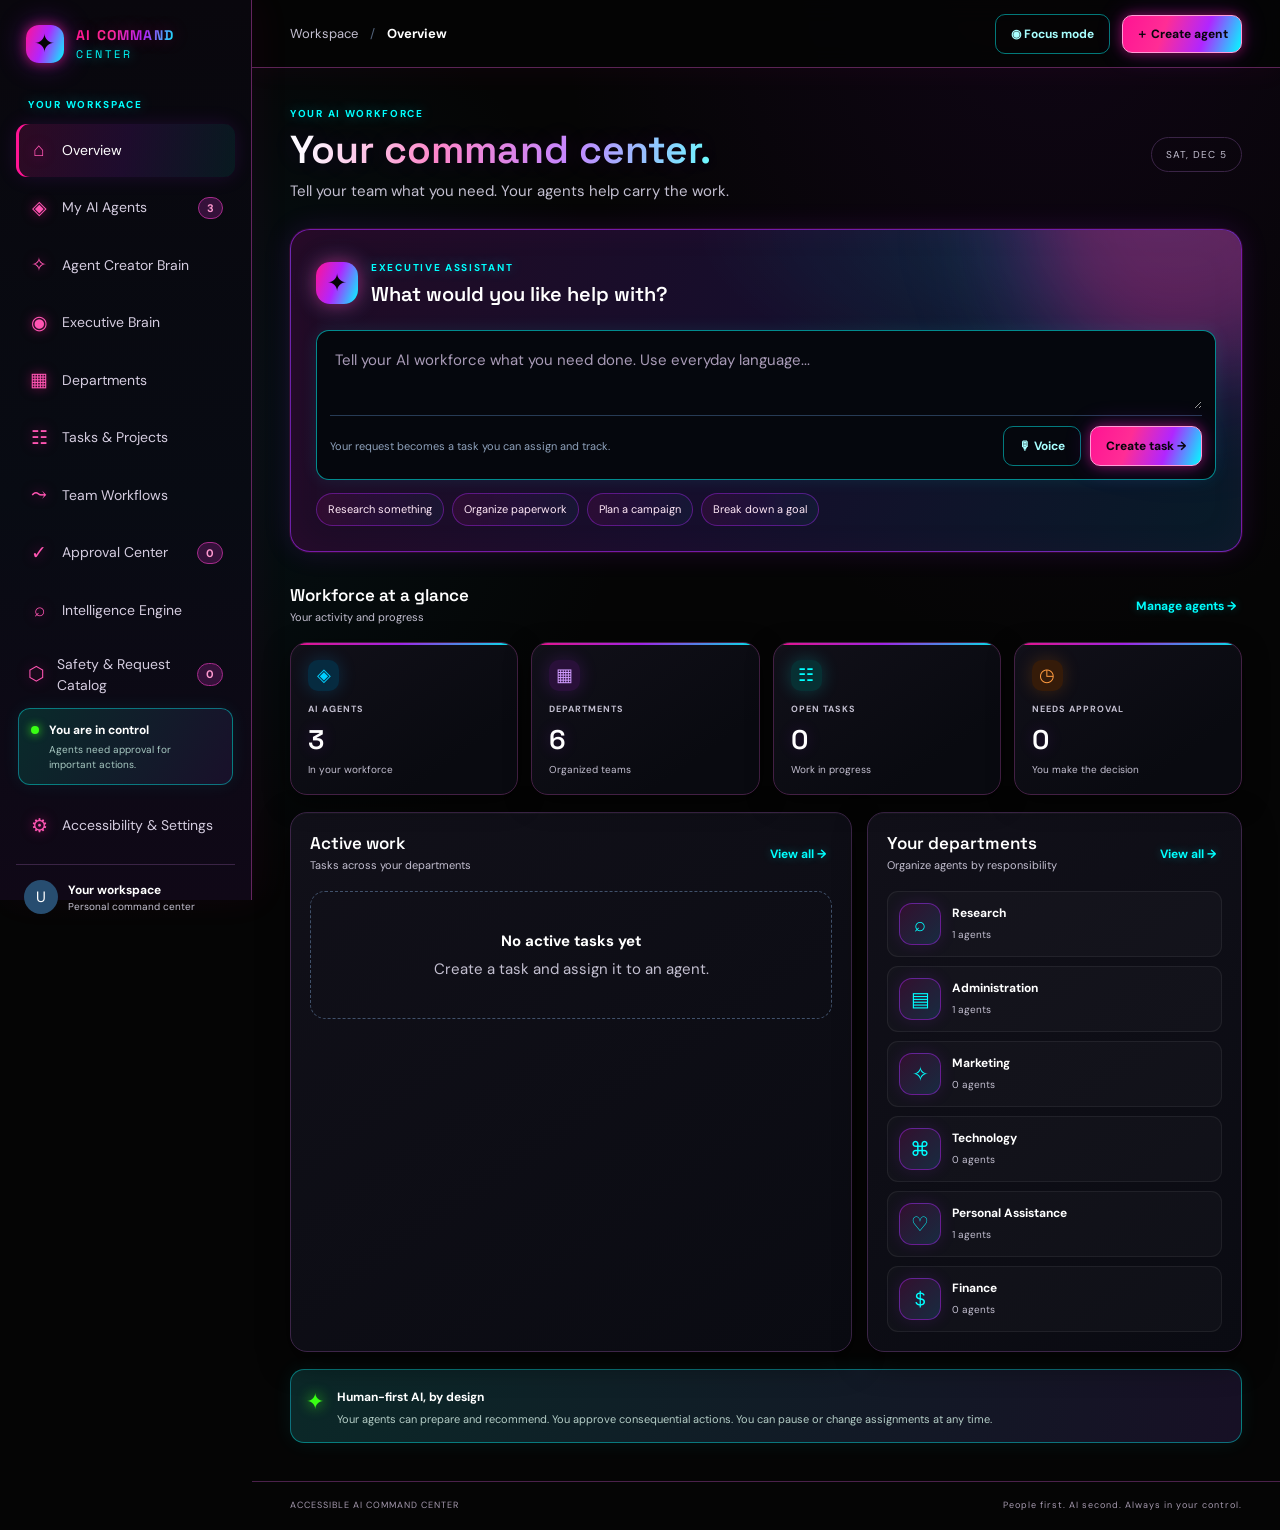
==== commit 542ac484: "Add safety catalog and administrator review screen" ====
--- a/index.html
+++ b/index.html
@@ -27,6 +27,7 @@
         <button class="nav-link" data-view="workflows"><span>⤳</span> Team Workflows</button>
         <button class="nav-link" data-view="approvals"><span>✓</span> Approval Center <b id="nav-approval-count">0</b></button>
         <button class="nav-link" data-view="intelligence"><span>⌕</span> Intelligence Engine</button>
+        <button class="nav-link" data-view="safety"><span>⬡</span> Safety & Request Catalog <b id="nav-safety-count">0</b></button>
       </nav>
       <div class="sidebar-bottom">
         <div class="safety-note"><span class="status-dot"></span><div><strong>You are in control</strong><small>Agents need approval for important actions.</small></div></div>
@@ -151,11 +152,27 @@
           </div>
           <div class="brain-footnote"><strong>Designed for memory support:</strong> Agent names, responsibilities, and notes are searchable. This first release saves data in this browser. Cross-device cloud memory will be enabled when secure accounts and the production database are connected.</div>
         </section>
+        <section class="view" id="view-safety">
+          <div class="page-heading"><div><div class="eyebrow">MANDATORY REQUEST REVIEW</div><h1>Safety & Request Catalog</h1><p>Every submitted request is recorded here and screened for possible safety concerns before work is organized.</p></div></div>
+          <div class="notice-box"><strong>Important:</strong> This first version records requests in this browser on this device. It is not yet a centralized administrator dashboard, and its keyword screening is an early warning aid—not a diagnosis, proof of danger, or substitute for human review.</div>
+          <div class="stats-grid safety-stats">
+            <article class="stat-card"><span>TOTAL REQUESTS</span><strong id="safety-total">0</strong><small>Cataloged on this device</small></article>
+            <article class="stat-card"><span>LOWER CONCERN</span><strong id="safety-low">0</strong><small>No rule matched</small></article>
+            <article class="stat-card"><span>NEEDS REVIEW</span><strong id="safety-review">0</strong><small>Possible concern detected</small></article>
+            <article class="stat-card"><span>URGENT REVIEW</span><strong id="safety-urgent">0</strong><small>High-priority safety language</small></article>
+          </div>
+          <div class="panel safety-panel">
+            <div class="panel-heading"><div><h2>Cataloged requests</h2><p>Review the request, screening result, and date.</p></div><button class="danger-button" id="safety-clear">Clear local catalog</button></div>
+            <div class="filter-row safety-filter"><label class="search-box"><span>⌕</span><input id="safety-search" type="search" placeholder="Search cataloged requests" aria-label="Search cataloged requests"></label><select id="safety-filter" aria-label="Filter by safety level"><option value="all">All safety levels</option><option value="low">Lower concern</option><option value="review">Needs review</option><option value="urgent">Urgent review</option></select></div>
+            <div id="safety-list" class="safety-list" aria-live="polite"></div>
+          </div>
+          <p class="safety-privacy-note">Privacy: request text is stored in this browser's local storage. It is not sent to the public use-case catalog or uploaded to an administrator server in this release. Do not use this prototype with real emergency or highly sensitive information.</p>
+        </section>
         <section class="view" id="view-settings">
           <div class="page-heading"><div><div class="eyebrow">BUILT AROUND YOU</div><h1>Accessibility & settings</h1><p>Adjust the workspace to reduce friction and make work easier to follow.</p></div></div>
           <div class="settings-grid">
             <section class="panel settings-panel"><h2>Display preferences</h2><label class="setting-row"><span><strong>Larger text</strong><small>Increase the size of interface text.</small></span><input type="checkbox" id="large-text"></label><label class="setting-row"><span><strong>High contrast</strong><small>Strengthen borders and text contrast.</small></span><input type="checkbox" id="high-contrast"></label><label class="setting-row"><span><strong>Reduce motion</strong><small>Limit decorative movement and transitions.</small></span><input type="checkbox" id="reduce-motion"></label><label class="setting-row"><span><strong>Simple Mode</strong><small>Hide extra detail and simplify the workspace.</small></span><input type="checkbox" id="simple-mode"></label></section>
-            <section class="panel settings-panel"><h2>Focus & support</h2><p>Focus Mode hides nonessential panels while you work. Rescue Mode gives you one clear next step when a task feels overwhelming.</p><button class="primary-button" id="rescue-button">✦ Start Rescue Mode</button><hr><h3>Data on this device</h3><p>Your current prototype data is stored in this browser only. It is not yet synced to an account or server.</p><button class="danger-button" id="export-data">Export my workspace data</button></section>
+            <section class="panel settings-panel"><h2>Focus & support</h2><p>Focus Mode hides nonessential panels while you work. Rescue Mode gives you one clear next step when a task feels overwhelming.</p><button class="primary-button" id="rescue-button">✦ Start Rescue Mode</button><hr><h3>Data on this device</h3><p>Your current prototype data is stored in this browser only. It is not yet synced to an account or server.</p><div class="backup-actions"><button class="primary-button" id="export-data">Download workspace backup</button><label class="quiet-button import-backup" for="import-data">Restore from backup</label><input class="sr-only" type="file" id="import-data" accept="application/json,.json"><small>Backups include your agents, departments, tasks, workflows, approvals, and accessibility settings. Restore replaces the workspace on this device.</small></div></section>
           </div>
         </section>
       </div>
@@ -213,5 +230,7 @@
   <script src="./app.js" defer></script>
   <script src="./brain.js" defer></script>
   <script src="./memory.js" defer></script>
+  <script src="./executive.js" defer></script>
+  <script src="./safety.js" defer></script>
 </body>
 </html>
--- a/styles.css
+++ b/styles.css
@@ -127,3 +127,18 @@
 .resume-muted{font-size:11px;color:#a99fb0;line-height:1.5}.resume-last{font-size:10px;color:#91889c;margin:12px 0 0}
 .memory-item{display:grid;gap:6px}.memory-item-head{display:flex;align-items:center;justify-content:space-between;gap:8px}.memory-item-head strong{text-transform:capitalize;color:#00ffff}.memory-item-head small{font-size:9px;color:#91889c}.memory-item p{font-size:11px;line-height:1.5;color:#e6dfea;margin:0;overflow-wrap:anywhere}.memory-item button{justify-self:start}
 @media(max-width:760px){.resume-stats{grid-template-columns:repeat(2,minmax(0,1fr))}.resume-columns{grid-template-columns:1fr}.resume-panel .panel-heading .primary-button{width:100%}}
+
+/* EXECUTIVE BRAIN — NEON WORKFORCE ORCHESTRATION */
+.executive-hero{display:flex;align-items:center;gap:18px;padding:22px;margin-bottom:16px;border:1px solid #b026ff80;border-radius:16px;background:radial-gradient(ellipse at 5% 50%,#ff149322,transparent 42%),radial-gradient(ellipse at 95% 0%,#00ffff1c,transparent 42%),linear-gradient(120deg,#160d20,#090d17);box-shadow:0 0 28px #b026ff12}
+.executive-hero h2{font-size:clamp(19px,3vw,26px);margin:5px 0;color:#fff;text-shadow:0 0 16px #ff149955}.executive-hero p{font-size:12px;color:#c4b9ce;margin:0;line-height:1.6}
+.executive-panel{margin-bottom:15px;padding:18px}.executive-panel textarea{width:100%;resize:vertical}.executive-hint{font-size:10px;color:#a69ab2;margin:10px 0 0}
+.executive-goal{padding:12px;border:1px solid #00ffff55;border-radius:11px;background:#00ffff08;margin:12px 0}.executive-goal strong{color:#00ffff;font-size:11px}.executive-goal p{margin:5px 0 0;font-size:12px;line-height:1.55}
+.executive-steps{display:grid;gap:9px;margin:14px 0}.executive-step{display:flex;align-items:flex-start;gap:12px;padding:13px;border:1px solid #4a3157;border-radius:12px;background:linear-gradient(115deg,#170f20,#0c1018)}.executive-step-number{display:grid;place-items:center;flex:none;width:27px;height:27px;border-radius:9px;background:linear-gradient(140deg,#ff1493,#b026ff);font-weight:800;color:white;box-shadow:0 0 14px #ff149944}.executive-step-body{min-width:0}.executive-step-body strong{font-size:12px}.executive-step-body p{font-size:11px;color:#bdb2c8;line-height:1.5;margin:5px 0}.executive-step-body small{font-size:10px;color:#00ffff}
+.handoff-row{display:flex;align-items:center;gap:11px;padding:11px 0;border-bottom:1px solid #ffffff12}.handoff-row:last-child{border-bottom:0}.handoff-icon{display:grid;place-items:center;width:30px;height:30px;border-radius:9px;color:#00ffff;background:#00ffff12;font-size:18px}.handoff-row>div:nth-child(2){flex:1;min-width:0}.handoff-row strong{display:block;font-size:11px}.handoff-row small{display:block;color:#a99fb0;font-size:10px;margin-top:3px}
+@media(max-width:650px){.executive-hero{align-items:flex-start;padding:15px}.executive-panel{padding:13px}.handoff-row{align-items:flex-start}.handoff-row .pill{font-size:8px}}
+
+/* Workspace backup and restore controls */
+.backup-actions{display:grid;gap:12px;justify-items:start;margin-top:18px}
+.backup-actions .import-backup{display:inline-flex;align-items:center;justify-content:center;min-height:42px;padding:10px 16px;border:1px solid var(--line);border-radius:10px;color:var(--text);background:var(--surface2);font-weight:600;cursor:pointer}
+.backup-actions .import-backup:hover{border-color:var(--cyan);background:var(--surface3)}
+.backup-actions small{display:block;max-width:440px;color:var(--muted);line-height:1.55}
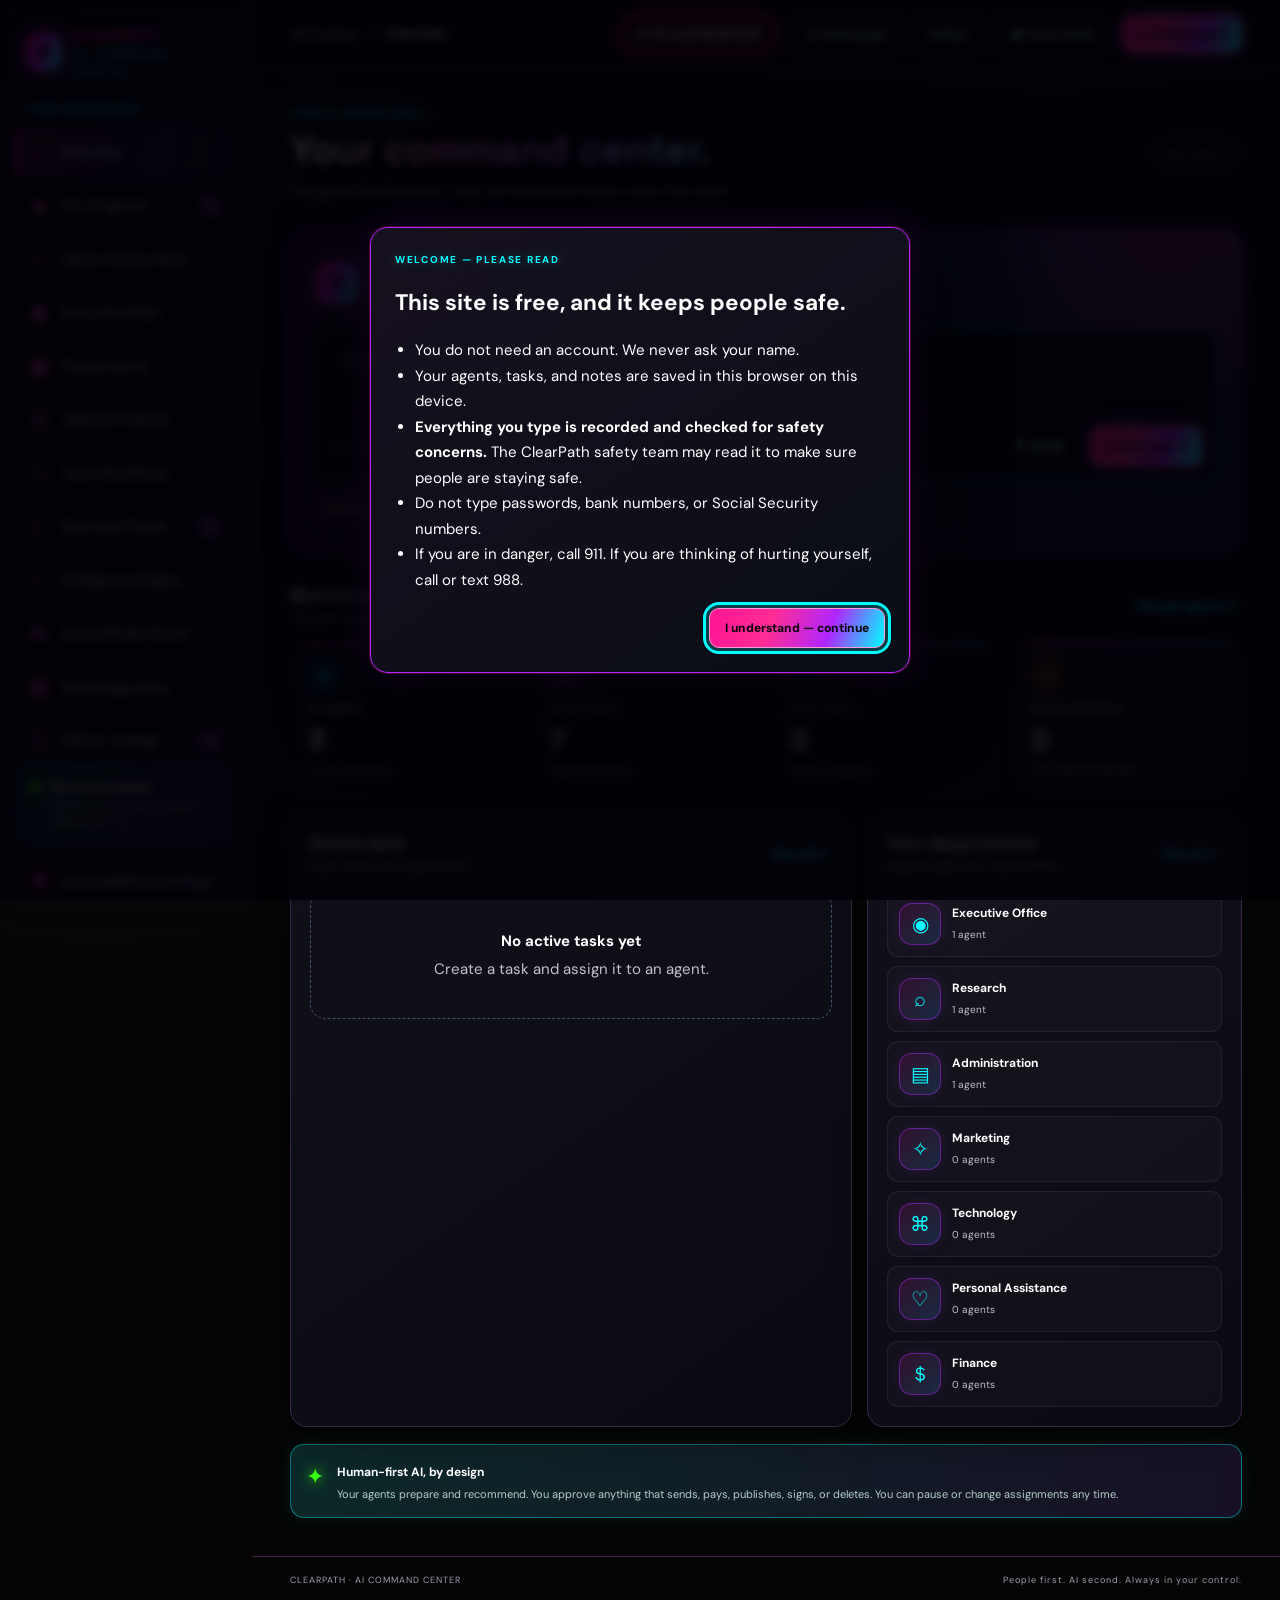
==== commit e8b068b5: "Fix data loss and crashes; add Rescue Mode, unlimited agents, safety catalog Fixes: - Agent Creator " ====
--- a/index.html
+++ b/index.html
@@ -3,52 +3,58 @@
 <head>
   <meta charset="UTF-8">
   <meta name="viewport" content="width=device-width, initial-scale=1">
-  <meta name="theme-color" content="#090d18">
-  <meta name="description" content="An accessible AI workforce command center. Create agents, organize departments, and coordinate work with human control.">
-  <title>Accessible AI Command Center</title>
+  <meta name="theme-color" content="#000000">
+  <meta name="description" content="A free, accessible AI workforce command center by ClearPath. Create unlimited agents, organize departments, and coordinate work — with you always in control.">
+  <title>ClearPath AI Command Center</title>
   <link rel="stylesheet" href="./styles.css">
 </head>
-<body>
+<body class="theme-clearpath">
   <a class="skip-link" href="#main">Skip to main content</a>
   <div class="app-shell">
     <aside class="sidebar" id="sidebar">
       <div class="brand">
         <div class="brand-mark" aria-hidden="true">✦</div>
-        <div><strong>AI COMMAND</strong><span>CENTER</span></div>
+        <div><strong>CLEARPATH</strong><span>AI COMMAND CENTER</span></div>
       </div>
       <div class="workspace-label">YOUR WORKSPACE</div>
       <nav aria-label="Main navigation">
-        <button class="nav-link active" data-view="overview"><span>⌂</span> Overview</button>
-        <button class="nav-link" data-view="agents"><span>◈</span> My AI Agents <b id="nav-agent-count">0</b></button>
-        <button class="nav-link" data-view="brain"><span>✧</span> Agent Creator Brain</button>
-        <button class="nav-link" data-view="executive"><span>◉</span> Executive Brain</button>
-        <button class="nav-link" data-view="departments"><span>▦</span> Departments</button>
-        <button class="nav-link" data-view="tasks"><span>☷</span> Tasks & Projects</button>
-        <button class="nav-link" data-view="workflows"><span>⤳</span> Team Workflows</button>
-        <button class="nav-link" data-view="approvals"><span>✓</span> Approval Center <b id="nav-approval-count">0</b></button>
-        <button class="nav-link" data-view="intelligence"><span>⌕</span> Intelligence Engine</button>
-        <button class="nav-link" data-view="safety"><span>⬡</span> Safety & Request Catalog <b id="nav-safety-count">0</b></button>
+        <button class="nav-link active" data-view="overview"><span aria-hidden="true">⌂</span> Overview</button>
+        <button class="nav-link" data-view="agents"><span aria-hidden="true">◈</span> My AI Agents <b id="nav-agent-count">0</b></button>
+        <button class="nav-link" data-view="brain"><span aria-hidden="true">✧</span> Agent Creator Brain</button>
+        <button class="nav-link" data-view="executive"><span aria-hidden="true">◉</span> Executive Brain</button>
+        <button class="nav-link" data-view="departments"><span aria-hidden="true">▦</span> Departments</button>
+        <button class="nav-link" data-view="tasks"><span aria-hidden="true">☷</span> Tasks & Projects</button>
+        <button class="nav-link" data-view="workflows"><span aria-hidden="true">⤳</span> Team Workflows</button>
+        <button class="nav-link" data-view="approvals"><span aria-hidden="true">✓</span> Approval Center <b id="nav-approval-count">0</b></button>
+        <button class="nav-link" data-view="intelligence"><span aria-hidden="true">⌕</span> Intelligence Engine</button>
+        <button class="nav-link" data-view="social"><span aria-hidden="true">✉</span> Social Media Studio</button>
+        <button class="nav-link" data-view="knowledge"><span aria-hidden="true">▤</span> Knowledge Base</button>
+        <button class="nav-link" data-view="safety"><span aria-hidden="true">⬡</span> Safety Catalog <b id="nav-safety-count">0</b></button>
       </nav>
       <div class="sidebar-bottom">
-        <div class="safety-note"><span class="status-dot"></span><div><strong>You are in control</strong><small>Agents need approval for important actions.</small></div></div>
-        <button class="nav-link" data-view="settings"><span>⚙</span> Accessibility & Settings</button>
-        <div class="user-chip"><div class="avatar">U</div><div><strong>Your workspace</strong><small>Personal command center</small></div></div>
+        <div class="safety-note"><span class="status-dot"></span><div><strong>You are in control</strong><small>Nothing is sent, paid, or posted without your yes.</small></div></div>
+        <button class="nav-link" data-view="settings"><span aria-hidden="true">⚙</span> Accessibility & Settings</button>
       </div>
     </aside>
 
     <main id="main" class="main-area">
       <header class="topbar">
-        <button class="icon-button mobile-menu" id="menu-toggle" aria-label="Open navigation">☰</button>
+        <button class="icon-button mobile-menu" id="menu-toggle" aria-label="Open navigation" aria-expanded="false" aria-controls="sidebar">☰</button>
         <div class="breadcrumb">Workspace <span>/</span> <strong id="breadcrumb-current">Overview</strong></div>
         <div class="top-actions">
+          <button class="rescue-button" data-rescue-open>✦ I'm overwhelmed</button>
+          <button class="quiet-button" id="read-page" title="Read this page out loud">🔊 Read page</button>
+          <button class="quiet-button" id="stop-reading" title="Stop reading out loud">■ Stop</button>
           <button class="quiet-button" id="focus-toggle" aria-pressed="false">◉ Focus mode</button>
           <button class="primary-button small" data-action="new-agent">＋ Create agent</button>
         </div>
       </header>
       <div class="content">
+        <section id="focus-panel" class="focus-panel" aria-live="polite"></section>
+
         <section class="view active" id="view-overview">
           <div class="welcome-row">
-            <div><div class="eyebrow">YOUR AI WORKFORCE</div><h1>Your command center.</h1><p class="subheading">Tell your team what you need. Your agents help carry the work.</p></div>
+            <div><div class="eyebrow">YOUR AI WORKFORCE</div><h1>Your command center.</h1><p class="subheading">You give the direction. Your AI workforce helps carry the work.</p></div>
             <div class="date-chip" id="today-label">YOUR WORKSPACE</div>
           </div>
           <section class="command-panel" aria-labelledby="command-title">
@@ -56,10 +62,10 @@
             <div class="command-heading"><div class="orb">✦</div><div><span class="eyebrow">EXECUTIVE ASSISTANT</span><h2 id="command-title">What would you like help with?</h2></div></div>
             <form id="command-form" class="command-form">
               <label class="sr-only" for="command-input">Describe what you need help with</label>
-              <textarea id="command-input" rows="2" placeholder="Tell your AI workforce what you need done. Use everyday language..."></textarea>
-              <div class="command-controls"><div class="hint">Your request becomes a task you can assign and track.</div><div class="command-buttons"><button type="button" class="quiet-button" id="voice-button" title="Use speech recognition">🎙 Voice</button><button class="primary-button" type="submit">Create task <span>→</span></button></div></div>
+              <textarea id="command-input" rows="2" placeholder="Tell your AI workforce what you need done. Use everyday words..."></textarea>
+              <div class="command-controls"><div class="hint">Your request becomes a task, already broken into small steps.</div><div class="command-buttons"><button type="button" class="quiet-button" id="voice-button">🎙 Speak</button><button class="primary-button" type="submit">Create task <span>→</span></button></div></div>
             </form>
-            <div class="quick-prompts"><button data-prompt="Research this topic and summarize the most reliable sources.">Research something</button><button data-prompt="Help me organize my business paperwork into clear steps.">Organize paperwork</button><button data-prompt="Help me plan and create a marketing campaign.">Plan a campaign</button><button data-prompt="Break this goal into small manageable tasks.">Break down a goal</button></div>
+            <div class="quick-prompts"><button data-prompt="Research this topic and summarize the most reliable sources.">Research something</button><button data-prompt="Help me organize my paperwork into clear steps.">Organize paperwork</button><button data-prompt="Help me start a small business.">Start a business</button><button data-prompt="Break this goal into small manageable tasks.">Break down a goal</button></div>
           </section>
           <div class="section-heading"><div><h2>Workforce at a glance</h2><p>Your activity and progress</p></div><button class="text-button" data-view-link="agents">Manage agents →</button></div>
           <div class="stats-grid">
@@ -72,13 +78,16 @@
             <section class="panel"><div class="panel-heading"><div><h2>Active work</h2><p>Tasks across your departments</p></div><button class="text-button" data-view-link="tasks">View all →</button></div><div id="overview-tasks" class="task-list"></div></section>
             <section class="panel"><div class="panel-heading"><div><h2>Your departments</h2><p>Organize agents by responsibility</p></div><button class="text-button" data-view-link="departments">View all →</button></div><div id="overview-departments" class="department-list"></div></section>
           </div>
-          <div class="human-control"><span>✦</span><div><strong>Human-first AI, by design</strong><p>Your agents can prepare and recommend. You approve consequential actions. You can pause or change assignments at any time.</p></div></div>
+          <div class="human-control"><span>✦</span><div><strong>Human-first AI, by design</strong><p>Your agents prepare and recommend. You approve anything that sends, pays, publishes, signs, or deletes. You can pause or change assignments any time.</p></div></div>
         </section>
 
         <section class="view" id="view-agents">
-          <div class="page-heading"><div><div class="eyebrow">AGENT FACTORY</div><h1>My AI agents</h1><p>Create a team of specialized assistants. You decide their jobs and permissions.</p></div><button class="primary-button" data-action="new-agent">＋ Create an agent</button></div>
-          <div class="filter-row"><label class="search-box">⌕ <input id="agent-search" placeholder="Search your agents..." aria-label="Search agents"></label><select id="agent-department-filter" aria-label="Filter by department"><option value="">All departments</option></select></div>
+          <div class="page-heading"><div><div class="eyebrow">AGENT FACTORY</div><h1>My AI agents</h1><p>Make as many agents as you need — one or thousands. The app reminds you if you already made one.</p></div><button class="primary-button" data-action="new-agent">＋ Create an agent</button></div>
+          <div class="filter-row"><label class="search-box">⌕ <input id="agent-search" type="search" placeholder="Search your agents..." aria-label="Search agents"></label><select id="agent-department-filter" aria-label="Filter by department"><option value="">All departments</option></select><button class="secondary-button" id="org-toggle" aria-expanded="false" aria-controls="org-chart">Show team chart</button></div>
+          <p class="count-line" id="agent-count-line" aria-live="polite"></p>
+          <section class="panel org-chart" id="org-chart" hidden></section>
           <div id="agent-grid" class="agent-grid"></div>
+          <button class="secondary-button wide" id="agent-more" hidden>Show more agents</button>
         </section>
 
         <section class="view" id="view-departments">
@@ -87,96 +96,212 @@
         </section>
 
         <section class="view" id="view-tasks">
-          <div class="page-heading"><div><div class="eyebrow">WORK MANAGEMENT</div><h1>Tasks & projects</h1><p>See what is planned, in progress, and completed.</p></div><button class="primary-button" data-action="new-task">＋ Create a task</button></div>
-          <div class="task-filters"><button class="filter-chip selected" data-task-filter="all">All tasks</button><button class="filter-chip" data-task-filter="todo">To do</button><button class="filter-chip" data-task-filter="inprogress">In progress</button><button class="filter-chip" data-task-filter="done">Completed</button></div>
+          <div class="page-heading"><div><div class="eyebrow">WORK MANAGEMENT</div><h1>Tasks & projects</h1><p>See what is planned, in progress, and completed. Open "Small steps" to tick off one piece at a time.</p></div><button class="primary-button" data-action="new-task">＋ Create a task</button></div>
+          <div class="task-filters"><button class="filter-chip selected" data-task-filter="all" aria-pressed="true">All tasks</button><button class="filter-chip" data-task-filter="todo" aria-pressed="false">To do</button><button class="filter-chip" data-task-filter="inprogress" aria-pressed="false">In progress</button><button class="filter-chip" data-task-filter="done" aria-pressed="false">Completed</button></div>
           <div id="task-board" class="task-board"></div>
         </section>
 
         <section class="view" id="view-workflows">
-          <div class="page-heading"><div><div class="eyebrow">QUANTUM CORE · WORKFLOW BUILDER</div><h1>Team workflows</h1><p>Turn a goal into coordinated steps and assign each step to the right agent. You stay in charge of every action.</p></div><button class="primary-button" data-action="new-workflow">＋ Build a workflow</button></div>
-          <div class="notice-box">Workflow plans are generated from built-in templates in this release. Agents do not yet execute tasks or call AI models; this page organizes work for your review.</div>
+          <div class="page-heading"><div><div class="eyebrow">QUANTUM CORE · WORKFLOW BUILDER</div><h1>Team workflows</h1><p>Turn a goal into coordinated steps, each assigned to the right agent. Press "Run step by step" to walk through it one step at a time.</p></div><button class="primary-button" data-action="new-workflow">＋ Build a workflow</button></div>
+          <div class="notice-box">Honest note: no AI engine is connected yet, so agents do not do the work by themselves. Workflows organize the work, assign it, and walk you through it. Anything that sends, pays, or publishes waits for your approval.</div>
           <div id="workflow-list" class="workflow-list"></div>
         </section>
 
         <section class="view" id="view-approvals">
-          <div class="page-heading"><div><div class="eyebrow">HUMAN OVERSIGHT</div><h1>Approval center</h1><p>Review consequential actions before an agent can proceed.</p></div></div>
-          <div class="notice-box">Your agents cannot send, publish, purchase, delete, or make other consequential changes without your approval.</div>
+          <div class="page-heading"><div><div class="eyebrow">HUMAN OVERSIGHT</div><h1>Approval center</h1><p>Review important actions before anything happens.</p></div></div>
+          <div class="notice-box">Tasks that would send, pay, publish, book, sign, or delete something stop here and wait for you. Approving does not send anything automatically — it lets you move the task forward.</div>
           <div id="approval-list" class="approval-list"></div>
         </section>
 
         <section class="view" id="view-intelligence">
-          <div class="page-heading"><div><div class="eyebrow">RESEARCH & VERIFICATION</div><h1>Intelligence engine</h1><p>A workspace for research, source checking, and clear reporting.</p></div></div>
-          <div class="feature-grid">
-            <article class="feature-card"><div class="feature-icon">⌕</div><h3>Research desk</h3><p>Organize research requests and assign them to an agent. Live web research requires a connected search provider.</p><button class="secondary-button" data-action="research-task">Create research task</button></article>
-            <article class="feature-card"><div class="feature-icon">✓</div><h3>Source verification</h3><p>Record source links, publication dates, claims, and verification notes for human review.</p><button class="secondary-button" data-action="verification-task">Create verification task</button></article>
-            <article class="feature-card"><div class="feature-icon">⚑</div><h3>Risk review</h3><p>Collect warning signs and evidence. Risk signals are prompts for review, not proof of fraud.</p><button class="secondary-button" data-action="risk-task">Create risk review</button></article>
-          </div>
-          <div class="notice-box">This release provides task organization only. It does not yet browse the web, verify claims automatically, or make fraud determinations.</div>
+          <div class="page-heading"><div><div class="eyebrow">RESEARCH & VERIFICATION</div><h1>Intelligence engine</h1><p>Tools for research, checking sources, spotting scams, reading documents, sorting information, reports, and check-ins. Pick one tool at a time.</p></div></div>
+          <div class="intel-tabs" id="intel-tabs" role="tablist" aria-label="Intelligence tools">
+            <button class="filter-chip" role="tab" data-intel-tab="research" aria-controls="intel-research">⌕ Research</button>
+            <button class="filter-chip" role="tab" data-intel-tab="source" aria-controls="intel-source">✓ Check a website</button>
+            <button class="filter-chip" role="tab" data-intel-tab="scam" aria-controls="intel-scam">⚑ Scam checker</button>
+            <button class="filter-chip" role="tab" data-intel-tab="doc" aria-controls="intel-doc">▤ Read a document</button>
+            <button class="filter-chip" role="tab" data-intel-tab="classify" aria-controls="intel-classify">▦ Sort a list</button>
+            <button class="filter-chip" role="tab" data-intel-tab="report" aria-controls="intel-report">◔ Report</button>
+            <button class="filter-chip" role="tab" data-intel-tab="monitor" aria-controls="intel-monitor">◷ Check-ins</button>
+          </div>
+          <section class="panel intel-tool" id="intel-research" role="tabpanel">
+            <h2>Research desk</h2><p>Type a topic. You get trusted places to look, opened in new tabs.</p>
+            <label class="brain-label" for="intel-research-topic">What do you want to learn about?</label>
+            <input class="brain-search" id="intel-research-topic" placeholder="Example: how to apply for disability benefits">
+            <div class="brain-actions"><button class="primary-button" id="intel-research-go">Find sources</button><button class="quiet-button" id="intel-research-voice">🎙 Speak</button></div>
+            <div class="intel-out" id="intel-research-out" hidden aria-live="polite"></div>
+          </section>
+          <section class="panel intel-tool" id="intel-source" role="tabpanel" hidden>
+            <h2>Check a website address</h2><p>Paste a link. We check the address for common warning signs — before you click it.</p>
+            <label class="brain-label" for="intel-source-url">Website address</label>
+            <input class="brain-search" id="intel-source-url" placeholder="Example: https://www.ssa.gov">
+            <div class="brain-actions"><button class="primary-button" id="intel-source-go">Check this address</button></div>
+            <div class="intel-out" id="intel-source-out" hidden aria-live="polite"></div>
+          </section>
+          <section class="panel intel-tool" id="intel-scam" role="tabpanel" hidden>
+            <h2>Scam & fraud checker</h2><p>Paste a text message, email, or offer. We look for common scam warning signs.</p>
+            <label class="brain-label" for="intel-scam-text">The message</label>
+            <textarea class="brain-search" id="intel-scam-text" rows="5" placeholder="Paste the message here"></textarea>
+            <div class="brain-actions"><button class="primary-button" id="intel-scam-go">Check for warning signs</button><button class="quiet-button" id="intel-scam-voice">🎙 Speak</button></div>
+            <div class="intel-out" id="intel-scam-out" hidden aria-live="polite"></div>
+          </section>
+          <section class="panel intel-tool" id="intel-doc" role="tabpanel" hidden>
+            <h2>Read a document for me</h2><p>Paste the text of a letter, form, or bill. We pull out the deadlines, dates, money, and contacts.</p>
+            <label class="brain-label" for="intel-doc-text">Document text</label>
+            <textarea class="brain-search" id="intel-doc-text" rows="7" placeholder="Paste the document text here"></textarea>
+            <div class="brain-actions"><button class="primary-button" id="intel-doc-go">Find the important parts</button></div>
+            <div class="intel-out" id="intel-doc-out" hidden aria-live="polite"></div>
+          </section>
+          <section class="panel intel-tool" id="intel-classify" role="tabpanel" hidden>
+            <h2>Sort a messy list</h2><p>Paste or say a list — one thing per line. We sort it into groups like money, health, and paperwork.</p>
+            <label class="brain-label" for="intel-classify-text">Your list</label>
+            <textarea class="brain-search" id="intel-classify-text" rows="7" placeholder="pay electric bill&#10;call mom&#10;dentist appointment&#10;renew license"></textarea>
+            <div class="brain-actions"><button class="primary-button" id="intel-classify-go">Sort my list</button><button class="quiet-button" id="intel-classify-voice">🎙 Speak</button></div>
+            <div class="intel-out" id="intel-classify-out" hidden aria-live="polite"></div>
+          </section>
+          <section class="panel intel-tool" id="intel-report" role="tabpanel" hidden>
+            <h2>Workspace report</h2><p>A plain summary of your progress, your agents, and your departments.</p>
+            <div class="brain-actions"><button class="primary-button" id="intel-report-go">Make my report</button></div>
+            <div class="intel-out" id="intel-report-out" hidden aria-live="polite"></div>
+          </section>
+          <section class="panel intel-tool" id="intel-monitor" role="tabpanel" hidden>
+            <h2>Scheduled check-ins</h2><p>Set something to check on regularly. When it is due, a task appears for you. Works while this site is open in your browser.</p>
+            <form id="intel-monitor-form" class="stack-form">
+              <label class="brain-label" for="intel-monitor-title">What should be checked?</label>
+              <input class="brain-search" id="intel-monitor-title" required maxlength="160" placeholder="Example: check my bank account for strange charges">
+              <div class="form-row">
+                <label class="brain-label">Start time<input class="brain-search" id="intel-monitor-when" type="datetime-local" required></label>
+                <label class="brain-label">How often<select id="intel-monitor-frequency"><option value="once">Just once</option><option value="hourly">Every hour</option><option value="daily" selected>Every day</option><option value="weekly">Every week</option></select></label>
+                <label class="brain-label">Give it to<select id="intel-monitor-agent"></select></label>
+              </div>
+              <button class="primary-button" type="submit">Schedule check-in</button>
+            </form>
+            <div id="intel-monitor-list" class="monitor-list"></div>
+          </section>
+        </section>
+
+        <section class="view" id="view-social">
+          <div class="page-heading"><div><div class="eyebrow">SOCIAL MEDIA MODULE</div><h1>Social Media Studio</h1><p>Write posts, check they fit each platform, plan when to post, and approve them. This app never posts for you.</p></div></div>
+          <section class="panel">
+            <form id="social-form" class="stack-form">
+              <div class="form-row">
+                <label class="brain-label">Platform<select id="social-platform"><option value="facebook">Facebook</option><option value="instagram">Instagram</option><option value="x">X (Twitter)</option><option value="threads">Threads</option><option value="bluesky">Bluesky</option><option value="linkedin">LinkedIn</option><option value="tiktok">TikTok caption</option><option value="youtube">YouTube description</option></select></label>
+                <label class="brain-label">Plan to post on (optional)<input class="brain-search" id="social-when" type="datetime-local"></label>
+              </div>
+              <label class="brain-label" for="social-text">Your post</label>
+              <textarea class="brain-search" id="social-text" rows="5" placeholder="Write or say your post"></textarea>
+              <p class="char-count" id="social-count" aria-live="polite"></p>
+              <div class="brain-actions"><button class="primary-button" type="submit">Save draft</button><button type="button" class="quiet-button" id="social-voice">🎙 Speak</button></div>
+            </form>
+          </section>
+          <div class="section-heading"><div><h2>Your posts</h2><p>Sorted by planned date</p></div></div>
+          <div id="social-list" class="social-list"></div>
+        </section>
+
+        <section class="view" id="view-knowledge">
+          <div class="page-heading"><div><div class="eyebrow">SEARCHABLE KNOWLEDGE BASE</div><h1>Knowledge Base</h1><p>Your library of instructions and how-tos. The search box finds anything in your whole workspace.</p></div></div>
+          <label class="search-box big-search">⌕ <input id="kb-search" type="search" placeholder="Search everything: articles, agents, tasks, memories..." aria-label="Search everything"></label>
+          <section id="kb-results" class="panel kb-results" hidden aria-live="polite"></section>
+          <section class="panel">
+            <h2>Add an article</h2>
+            <form id="kb-form" class="stack-form">
+              <label class="brain-label">Title<input class="brain-search" id="kb-title" maxlength="160" placeholder="Example: How I pay my rent"></label>
+              <label class="brain-label" for="kb-body">What should be remembered?</label>
+              <textarea class="brain-search" id="kb-body" rows="4" placeholder="Write the steps or information"></textarea>
+              <label class="brain-label">Tags (words to help find it, separated by commas)<input class="brain-search" id="kb-tags" maxlength="200" placeholder="rent, money, monthly"></label>
+              <div class="brain-actions"><button class="primary-button" type="submit">Save article</button><button type="button" class="quiet-button" id="kb-voice">🎙 Speak</button></div>
+            </form>
+          </section>
+          <div id="kb-list" class="kb-list"></div>
         </section>
 
         <section class="view" id="view-executive">
-          <div class="page-heading"><div><div class="eyebrow">QUANTUM CORE · EXECUTIVE ORCHESTRATION</div><h1>Executive Brain</h1><p>Give your workforce a goal. Review the proposed team plan, then approve the tasks you want created.</p></div></div>
-          <div class="executive-hero"><div class="brain-orb">◉</div><div><div class="eyebrow">YOUR CENTRAL COORDINATOR</div><h2>One request. A coordinated team.</h2><p>The Executive Brain organizes work across your departments and agents. You remain the decision-maker.</p></div></div>
+          <div class="page-heading"><div><div class="eyebrow">QUANTUM CORE · EXECUTIVE ORCHESTRATION</div><h1>Executive Brain</h1><p>Give your workforce a goal. It organizes the team, creates any specialist agents that are missing, and breaks every job into small steps.</p></div></div>
+          <div class="executive-hero"><div class="brain-orb">◉</div><div><div class="eyebrow">YOUR CENTRAL COORDINATOR</div><h2>One request. A coordinated team.</h2><p>Example: "Help me start a small business." You stay the decision-maker.</p></div></div>
           <section class="panel executive-panel">
             <label class="brain-label" for="executive-request">What do you want your AI workforce to help accomplish?</label>
-            <textarea id="executive-request" rows="4" placeholder="Example: Research the market for my new product, compare competitors, create a launch plan, and prepare marketing content."></textarea>
+            <textarea id="executive-request" rows="4" placeholder="Example: Help me start a small business selling handmade candles."></textarea>
             <div class="brain-actions"><button class="primary-button" id="executive-plan">◉ Organize my workforce</button><button class="quiet-button" id="executive-voice">🎙 Speak my goal</button></div>
-            <p class="executive-hint">Planning is a transparent starter planner in this release. It does not claim agents have completed work.</p>
-          </section>
-          <section class="panel executive-panel"><div class="panel-heading"><div><h2>Proposed team coordination</h2><p>Review each step and the agent assigned to it before adding tasks.</p></div></div><div id="executive-plan-output" aria-live="polite"><div class="resume-placeholder">Your proposed team plan will appear here.</div></div></section>
-          <section class="panel executive-panel"><div class="panel-heading"><div><h2>Agent handoff log</h2><p>A record of planned handoffs between departments. No background agent execution is enabled yet.</p></div></div><div id="executive-handoff-log"><div class="resume-placeholder">No handoffs recorded yet.</div></div></section>
-        </section>
+          </section>
+          <section class="panel executive-panel"><div class="panel-heading"><div><h2>Proposed team plan</h2><p>Review each step and who it is assigned to before adding tasks.</p></div></div><div id="executive-plan-output" aria-live="polite"><div class="resume-placeholder">Your proposed team plan will appear here.</div></div></section>
+          <section class="panel executive-panel"><div class="panel-heading"><div><h2>Agent handoff log</h2><p>A record of work passed between agents.</p></div></div><div id="executive-handoff-log"></div></section>
+        </section>
+
         <section class="view" id="view-brain">
-          <div class="page-heading"><div><div class="eyebrow">YOUR WORKFORCE REMEMBERS</div><h1>Agent Creator Brain</h1><p>Describe what you need in everyday language. Find agents you already created, build new specialists, and save important memories.</p></div></div>
+          <div class="page-heading"><div><div class="eyebrow">YOUR WORKFORCE REMEMBERS</div><h1>Agent Creator Brain</h1><p>Describe what you need in everyday words. The Brain finds agents you already made, builds new specialists, and can create hundreds or thousands at once.</p></div></div>
           <div class="brain-hero">
             <div class="brain-orb">✧</div><div><div class="eyebrow">EXECUTIVE MEMORY & AGENT BUILDER</div><h2>You don't have to remember everything.</h2><p>Your workspace keeps a searchable record of your agents, their jobs, projects, and notes.</p></div>
           </div>
           <section class="panel resume-panel">
-            <div class="panel-heading"><div><div class="eyebrow">YOUR PERSONAL WORK HISTORY</div><h2>What was I doing?</h2><p>Get a simple recap of unfinished work, recent projects, and saved notes.</p></div><button class="primary-button" id="brain-resume">↻ Pick up where I left off</button></div>
-            <div id="resume-summary" class="resume-summary" aria-live="polite"><div class="resume-placeholder">Your work summary will appear here. You can come back anytime and ask the Brain to help you restart.</div></div>
+            <div class="panel-heading"><div><div class="eyebrow">YOUR PERSONAL WORK HISTORY</div><h2>What was I doing?</h2><p>A simple recap of unfinished work, recent projects, and saved notes.</p></div><button class="primary-button" id="brain-resume">↻ Pick up where I left off</button></div>
+            <div id="resume-summary" class="resume-summary" aria-live="polite"></div>
           </section>
           <div class="brain-grid">
             <section class="panel brain-panel"><div class="panel-heading"><div><h2>Tell the brain what you need</h2><p>It checks your existing workforce before suggesting new agents.</p></div></div>
               <label class="brain-label" for="brain-request">What would you like your AI workforce to do?</label>
-              <textarea id="brain-request" rows="4" placeholder="Example: I need help managing my appointments, organizing medical paperwork, and remembering important deadlines."></textarea>
+              <textarea id="brain-request" rows="4" placeholder="Example: I need help with appointments, medical paperwork, and remembering deadlines."></textarea>
               <div class="brain-actions"><button class="primary-button" id="brain-analyze">✧ Build my team</button><button class="quiet-button" id="brain-voice">🎙 Speak request</button></div>
               <div id="brain-plan" class="brain-plan" aria-live="polite"></div>
             </section>
-            <section class="panel brain-panel"><div class="panel-heading"><div><h2>Workforce memory</h2><p>Search for agents and information you may have forgotten.</p></div></div>
-              <label class="brain-label" for="brain-search">Search agents, jobs, projects, and notes</label>
-              <input id="brain-search" class="brain-search" placeholder="Try: paperwork, appointments, marketing...">
+            <section class="panel brain-panel"><div class="panel-heading"><div><h2>Make many agents at once</h2><p>Make 1 to 5,000 at a time. Repeat as often as you like — there is no total limit.</p></div></div>
+              <form id="bulk-form" class="stack-form">
+                <label class="brain-label">Agent name<input class="brain-search" id="bulk-name" maxlength="60" required placeholder="Example: Research Helper"></label>
+                <label class="brain-label">Their job<input class="brain-search" id="bulk-role" maxlength="100" placeholder="Example: Finds and checks information"></label>
+                <div class="form-row">
+                  <label class="brain-label">How many?<input class="brain-search" id="bulk-count" type="number" min="1" max="5000" value="10" required></label>
+                  <label class="brain-label">Department<select id="bulk-department"></select></label>
+                  <label class="brain-label">Reports to<select id="bulk-reports-to"></select></label>
+                </div>
+                <label class="brain-label">Instructions (optional)<textarea class="brain-search" id="bulk-instructions" rows="2" placeholder="What should these agents do?"></textarea></label>
+                <button class="primary-button" type="submit">＋ Create these agents</button>
+              </form>
+            </section>
+            <section class="panel brain-panel"><div class="panel-heading"><div><h2>Workforce memory</h2><p>Search for agents, tasks, and notes you may have forgotten.</p></div></div>
+              <label class="brain-label" for="brain-search">Search agents, tasks, and notes</label>
+              <input id="brain-search" type="search" class="brain-search" placeholder="Try: paperwork, appointments, marketing...">
               <div id="brain-search-results" class="brain-results"></div>
-              <div class="memory-entry"><label class="brain-label" for="memory-note">Save a memory or instruction</label><select id="memory-category" class="brain-search" aria-label="Memory category"><option value="personal">Personal preference</option><option value="project">Project</option><option value="instruction">Important instruction</option><option value="reminder">Reminder</option><option value="agent">Agent information</option></select><textarea id="memory-note" rows="2" placeholder="Remember that this agent helps me organize..."></textarea><button class="secondary-button" id="memory-save-new">Save to my memory</button></div>
+              <div class="memory-entry"><label class="brain-label" for="memory-note">Save a memory or instruction</label><select id="memory-category" class="brain-search" aria-label="Memory category"><option value="personal">Personal preference</option><option value="project">Project</option><option value="instruction">Important instruction</option><option value="reminder">Reminder</option><option value="agent">Agent information</option></select><textarea id="memory-note" class="brain-search" rows="2" placeholder="Remember that..."></textarea><div class="brain-actions"><button class="secondary-button" id="memory-save-new">Save to my memory</button><button class="quiet-button" id="memory-voice">🎙 Speak</button></div></div>
               <div id="memory-list" class="memory-list"></div>
             </section>
           </div>
-          <div class="brain-footnote"><strong>Designed for memory support:</strong> Agent names, responsibilities, and notes are searchable. This first release saves data in this browser. Cross-device cloud memory will be enabled when secure accounts and the production database are connected.</div>
-        </section>
+          <div class="brain-footnote"><strong>Where is my memory kept?</strong> In this browser, on this device, for free. Use Accessibility & Settings → "Download workspace backup" to keep a copy safe or move it to another device.</div>
+        </section>
+
         <section class="view" id="view-safety">
-          <div class="page-heading"><div><div class="eyebrow">MANDATORY REQUEST REVIEW</div><h1>Safety & Request Catalog</h1><p>Every submitted request is recorded here and screened for possible safety concerns before work is organized.</p></div></div>
-          <div class="notice-box"><strong>Important:</strong> This first version records requests in this browser on this device. It is not yet a centralized administrator dashboard, and its keyword screening is an early warning aid—not a diagnosis, proof of danger, or substitute for human review.</div>
+          <div class="page-heading"><div><div class="eyebrow">MANDATORY SAFETY CATALOG</div><h1>Safety Catalog</h1><p>Everything typed into this site is recorded and screened for safety concerns. This cannot be turned off.</p></div></div>
+          <div class="notice-box"><strong>How it works:</strong> requests are checked against safety word rules. A match means a person should look at it — it is not a diagnosis or proof of danger. <span id="safety-sync-status"></span></div>
           <div class="stats-grid safety-stats">
-            <article class="stat-card"><span>TOTAL REQUESTS</span><strong id="safety-total">0</strong><small>Cataloged on this device</small></article>
+            <article class="stat-card"><span>TOTAL REQUESTS</span><strong id="safety-total">0</strong><small>Cataloged</small></article>
             <article class="stat-card"><span>LOWER CONCERN</span><strong id="safety-low">0</strong><small>No rule matched</small></article>
-            <article class="stat-card"><span>NEEDS REVIEW</span><strong id="safety-review">0</strong><small>Possible concern detected</small></article>
-            <article class="stat-card"><span>URGENT REVIEW</span><strong id="safety-urgent">0</strong><small>High-priority safety language</small></article>
+            <article class="stat-card"><span>NEEDS REVIEW</span><strong id="safety-review">0</strong><small>Possible concern</small></article>
+            <article class="stat-card"><span>URGENT REVIEW</span><strong id="safety-urgent">0</strong><small>High-priority language</small></article>
           </div>
           <div class="panel safety-panel">
-            <div class="panel-heading"><div><h2>Cataloged requests</h2><p>Review the request, screening result, and date.</p></div><button class="danger-button" id="safety-clear">Clear local catalog</button></div>
+            <div class="panel-heading"><div><h2>Cataloged requests</h2><p>Newest first.</p></div></div>
             <div class="filter-row safety-filter"><label class="search-box"><span>⌕</span><input id="safety-search" type="search" placeholder="Search cataloged requests" aria-label="Search cataloged requests"></label><select id="safety-filter" aria-label="Filter by safety level"><option value="all">All safety levels</option><option value="low">Lower concern</option><option value="review">Needs review</option><option value="urgent">Urgent review</option></select></div>
             <div id="safety-list" class="safety-list" aria-live="polite"></div>
           </div>
-          <p class="safety-privacy-note">Privacy: request text is stored in this browser's local storage. It is not sent to the public use-case catalog or uploaded to an administrator server in this release. Do not use this prototype with real emergency or highly sensitive information.</p>
-        </section>
+          <p class="safety-privacy-note">No names or accounts are collected. If you are in danger, call 911. If you are thinking about hurting yourself, call or text 988 (U.S.).</p>
+        </section>
+
         <section class="view" id="view-settings">
-          <div class="page-heading"><div><div class="eyebrow">BUILT AROUND YOU</div><h1>Accessibility & settings</h1><p>Adjust the workspace to reduce friction and make work easier to follow.</p></div></div>
+          <div class="page-heading"><div><div class="eyebrow">BUILT AROUND YOU</div><h1>Accessibility & settings</h1><p>The software adapts to you — not the other way around.</p></div></div>
           <div class="settings-grid">
-            <section class="panel settings-panel"><h2>Display preferences</h2><label class="setting-row"><span><strong>Larger text</strong><small>Increase the size of interface text.</small></span><input type="checkbox" id="large-text"></label><label class="setting-row"><span><strong>High contrast</strong><small>Strengthen borders and text contrast.</small></span><input type="checkbox" id="high-contrast"></label><label class="setting-row"><span><strong>Reduce motion</strong><small>Limit decorative movement and transitions.</small></span><input type="checkbox" id="reduce-motion"></label><label class="setting-row"><span><strong>Simple Mode</strong><small>Hide extra detail and simplify the workspace.</small></span><input type="checkbox" id="simple-mode"></label></section>
-            <section class="panel settings-panel"><h2>Focus & support</h2><p>Focus Mode hides nonessential panels while you work. Rescue Mode gives you one clear next step when a task feels overwhelming.</p><button class="primary-button" id="rescue-button">✦ Start Rescue Mode</button><hr><h3>Data on this device</h3><p>Your current prototype data is stored in this browser only. It is not yet synced to an account or server.</p><div class="backup-actions"><button class="primary-button" id="export-data">Download workspace backup</button><label class="quiet-button import-backup" for="import-data">Restore from backup</label><input class="sr-only" type="file" id="import-data" accept="application/json,.json"><small>Backups include your agents, departments, tasks, workflows, approvals, and accessibility settings. Restore replaces the workspace on this device.</small></div></section>
+            <section class="panel settings-panel"><h2>How it looks</h2>
+              <label class="setting-row"><span><strong>Text size</strong><small>Make everything bigger or smaller.</small></span><select id="font-scale"><option value="90">Smaller</option><option value="100">Normal</option><option value="115">Large</option><option value="130">Larger</option><option value="150">Largest</option></select></label>
+              <label class="setting-row"><span><strong>Spacing</strong><small>More room between lines and letters can make reading easier.</small></span><select id="spacing"><option value="normal">Normal</option><option value="relaxed">Relaxed</option><option value="wide">Extra wide</option></select></label>
+              <label class="setting-row"><span><strong>Colors</strong><small>Pick the color style that feels best.</small></span><select id="theme"><option value="clearpath">ClearPath (signature colors)</option><option value="calm">Calm (soft, low glare)</option><option value="light">Light</option></select></label>
+              <label class="setting-row"><span><strong>High contrast</strong><small>Stronger borders and brighter text.</small></span><input type="checkbox" id="high-contrast"></label>
+              <label class="setting-row"><span><strong>Reduce motion</strong><small>Stop movement and animations.</small></span><input type="checkbox" id="reduce-motion"></label>
+              <label class="setting-row"><span><strong>Simple Mode</strong><small>Hide extra detail.</small></span><input type="checkbox" id="simple-mode"></label>
+              <label class="setting-row"><span><strong>Reading speed</strong><small>How fast "Read to me" talks.</small></span><select id="read-rate"><option value="0.7">Slow</option><option value="0.9">Normal</option><option value="1.1">Fast</option></select></label>
+              <button class="quiet-button" id="reset-settings">Reset how it looks</button>
+            </section>
+            <section class="panel settings-panel"><h2>Focus & support</h2><p>Focus Mode shows only your current task. Rescue Mode gives you one clear next step when things feel like too much.</p><button class="rescue-button big" data-rescue-open>✦ Start Rescue Mode</button><hr><h3>Your data on this device</h3><p>Your workspace is saved in this browser. Download a backup to keep it safe or move it to another device.</p><div class="backup-actions"><button class="primary-button" id="export-data">Download workspace backup</button><label class="quiet-button import-backup" for="import-data">Restore from backup</label><input class="sr-only" type="file" id="import-data" accept="application/json,.json"><small>Restoring replaces the workspace on this device.</small></div></section>
           </div>
         </section>
       </div>
-      <footer class="footer"><span>ACCESSIBLE AI COMMAND CENTER</span><span>People first. AI second. Always in your control.</span></footer>
+      <footer class="footer"><span>CLEARPATH · AI COMMAND CENTER</span><span>People first. AI second. Always in your control.</span></footer>
     </main>
   </div>
 
@@ -186,7 +311,8 @@
       <input type="hidden" id="agent-id">
       <label>Agent name<input id="agent-name" required maxlength="60" placeholder="Example: Research Assistant"></label>
       <label>Job or specialty<input id="agent-role" required maxlength="100" placeholder="What is this agent responsible for?"></label>
-      <label>Department<select id="agent-department" required></select></label>
+      <label>Department<select id="agent-department"></select></label>
+      <label>Reports to (their manager)<select id="agent-reports-to"></select></label>
       <label>Instructions<textarea id="agent-instructions" rows="3" placeholder="Describe the work this agent should do..."></textarea></label>
       <label>Permission level<select id="agent-permission"><option value="approval">Ask me before important actions</option><option value="prepare">Prepare work and wait for my review</option><option value="routine">Work on approved routine tasks</option></select></label>
       <div class="modal-actions"><button type="button" class="secondary-button" data-close="agent-dialog">Cancel</button><button class="primary-button" type="submit">Save agent</button></div>
@@ -197,9 +323,11 @@
     <form id="task-form" method="dialog">
       <div class="modal-heading"><div><div class="eyebrow">WORK ASSIGNMENT</div><h2>Create a task</h2><p>Break work into clear, manageable assignments.</p></div><button type="button" class="icon-button" data-close="task-dialog" aria-label="Close">✕</button></div>
       <label>Task title<input id="task-title" required maxlength="120" placeholder="What needs to get done?"></label>
+      <button type="button" class="quiet-button" id="task-voice">🎙 Speak the title</button>
       <label>Details<textarea id="task-details" rows="3" placeholder="Add context or steps (optional)..."></textarea></label>
       <label>Assign to an agent<select id="task-agent"><option value="">Leave unassigned</option></select></label>
       <label>Priority<select id="task-priority"><option value="normal">Normal</option><option value="high">High</option><option value="low">Low</option></select></label>
+      <label class="check-row"><input type="checkbox" id="task-breakdown" checked> Break it into small steps for me</label>
       <div class="modal-actions"><button type="button" class="secondary-button" data-close="task-dialog">Cancel</button><button class="primary-button" type="submit">Create task</button></div>
     </form>
   </dialog>
@@ -222,15 +350,45 @@
     </form>
   </dialog>
 
-  <dialog id="rescue-dialog" class="modal rescue-modal">
-    <div class="modal-heading"><div><div class="eyebrow">ONE STEP AT A TIME</div><h2>Let's make this easier.</h2></div><button type="button" class="icon-button" data-close="rescue-dialog" aria-label="Close">✕</button></div>
-    <div class="rescue-content"><div class="rescue-star">✦</div><h3 id="rescue-title">You don't have to do everything at once.</h3><p id="rescue-text">Choose one small next step. You can pause, ask for help, or come back later.</p><button class="primary-button" data-close="rescue-dialog">I can do this step</button></div>
-  </dialog>
+  <dialog id="rescue-dialog" class="modal rescue-modal" aria-labelledby="rescue-heading">
+    <div class="modal-heading"><div><div class="eyebrow">RESCUE MODE · ONE STEP AT A TIME</div><h2 id="rescue-heading">It's okay. Let's slow down.</h2></div><button type="button" class="icon-button" data-close="rescue-dialog" aria-label="Close Rescue Mode">✕</button></div>
+    <div class="rescue-content" id="rescue-body"></div>
+  </dialog>
+
+  <dialog id="crisis-dialog" class="modal crisis-modal" aria-labelledby="crisis-heading">
+    <h2 id="crisis-heading" tabindex="-1">You matter. Help is available right now.</h2>
+    <p>It sounds like things may be very hard. You do not have to handle this alone.</p>
+    <ul class="crisis-list">
+      <li><strong>Call or text 988</strong> — the U.S. Suicide & Crisis Lifeline. Free, 24 hours a day.</li>
+      <li><strong>Call 911</strong> if you or someone else is in danger right now.</li>
+      <li>Outside the U.S., contact your local emergency number.</li>
+    </ul>
+    <div class="modal-actions"><a class="primary-button" href="tel:988">Call 988</a><a class="secondary-button" href="sms:988">Text 988</a><button type="button" class="quiet-button" id="crisis-close">Close</button></div>
+  </dialog>
+
+  <dialog id="safety-notice-dialog" class="modal" aria-labelledby="safety-notice-heading">
+    <div class="eyebrow">WELCOME — PLEASE READ</div>
+    <h2 id="safety-notice-heading">This site is free, and it keeps people safe.</h2>
+    <ul class="notice-list">
+      <li>You do not need an account. We never ask your name.</li>
+      <li>Your agents, tasks, and notes are saved in this browser on this device.</li>
+      <li><strong>Everything you type is recorded and checked for safety concerns.</strong> The ClearPath safety team may read it to make sure people are staying safe.</li>
+      <li>Do not type passwords, bank numbers, or Social Security numbers.</li>
+      <li>If you are in danger, call 911. If you are thinking of hurting yourself, call or text 988.</li>
+    </ul>
+    <div class="modal-actions"><button type="button" class="primary-button" id="safety-notice-accept">I understand — continue</button></div>
+  </dialog>
+
   <div id="toast" class="toast" role="status" aria-live="polite"></div>
+  <script src="./config.js"></script>
   <script src="./app.js" defer></script>
   <script src="./brain.js" defer></script>
   <script src="./memory.js" defer></script>
   <script src="./executive.js" defer></script>
+  <script src="./assist.js" defer></script>
+  <script src="./intelligence.js" defer></script>
+  <script src="./social.js" defer></script>
+  <script src="./knowledge.js" defer></script>
   <script src="./safety.js" defer></script>
 </body>
-</html>+</html>
--- a/styles.css
+++ b/styles.css
@@ -142,3 +142,199 @@
 .backup-actions .import-backup{display:inline-flex;align-items:center;justify-content:center;min-height:42px;padding:10px 16px;border:1px solid var(--line);border-radius:10px;color:var(--text);background:var(--surface2);font-weight:600;cursor:pointer}
 .backup-actions .import-backup:hover{border-color:var(--cyan);background:var(--surface3)}
 .backup-actions small{display:block;max-width:440px;color:var(--muted);line-height:1.55}
+
+/* Mandatory local request catalog and safety review */
+.safety-stats{margin:0 0 17px}.safety-panel{margin-top:17px}.safety-filter{margin:17px 0}.safety-list{display:grid;gap:11px}.safety-entry{background:#0d1727;border:1px solid var(--line);border-radius:12px;padding:15px}.safety-entry-top{display:flex;justify-content:space-between;gap:12px;align-items:center}.safety-entry-top time,.safety-entry small,.safety-privacy-note{font-size:10px;color:var(--muted)}.safety-entry p{white-space:pre-wrap;overflow-wrap:anywhere;font-size:13px;margin:12px 0}.safety-entry small{display:block;margin-bottom:12px;line-height:1.5}.safety-level{display:inline-block;border-radius:30px;padding:5px 10px;font-size:10px;font-weight:700}.safety-level.low{background:#153b32;color:#8ce4bd}.safety-level.review{background:#44341e;color:#ffd18a}.safety-level.urgent{background:#48232b;color:#ffabb3}.safety-entry .mini-button{margin-top:2px}.safety-privacy-note{line-height:1.6;margin-top:14px}
+
+/* ===================================================================
+   NEW COMPONENTS — Rescue, Focus, Intelligence, Social, Knowledge, Org
+   Colors use the ClearPath signature palette.
+   =================================================================== */
+.top-actions{flex-wrap:wrap;justify-content:flex-end}
+.rescue-button{border:2px solid #FF1493;background:#2a0718;color:#fff;font-weight:800;font-size:13px;border-radius:999px;padding:9px 16px;box-shadow:0 0 14px #ff149355}
+.rescue-button:hover{background:#FF1493;color:#000}
+.big{font-size:15px!important;padding:14px 20px!important;min-height:48px}
+.wide{display:block;width:100%;margin-top:14px}
+.count-line{color:var(--muted);font-size:13px;margin:-6px 0 12px}
+.dept-count-label{font-size:12px;color:var(--muted)}
+.dept-members{display:flex;flex-wrap:wrap;gap:5px;margin-top:8px;max-height:96px;overflow:auto}
+.dept-members small{color:var(--muted)}
+.agent-chain{display:flex;flex-wrap:wrap;gap:6px;margin-top:6px}
+.agent-chain span{font-size:10px;color:#cfc5dc;background:#ffffff08;border:1px solid #ffffff14;border-radius:20px;padding:3px 8px}
+.agent-chain b{color:#00ffff}
+.org-chart{margin-bottom:16px;max-height:520px;overflow:auto}
+.org-chart h2{font:600 17px 'Space Grotesk';margin:0 0 8px}
+.org-chart ul{list-style:none;margin:0;padding-left:18px;border-left:2px solid #b026ff55}
+.org-chart>ul{border-left:0;padding-left:0}
+.org-chart li{margin:6px 0}
+.org-chart summary{cursor:pointer}
+.org-node{display:inline-block;padding:6px 10px;border-radius:10px;background:#120d1b;border:1px solid #3c2548;font-size:12px}
+.org-node small{color:var(--muted)}
+.check-row{display:flex!important;align-items:center;gap:10px;font-size:13px!important}
+.check-row input{width:20px!important;height:20px;accent-color:#FF1493}
+
+/* Tasks with small steps */
+.task-row{flex-direction:column;align-items:stretch}
+.task-row-top{display:flex;align-items:center;gap:13px;flex-wrap:wrap}
+.needs-approval{color:#FF7B00!important;font-weight:700;margin-top:4px!important}
+.handed-off{color:#00FFFF!important;margin-top:4px!important}
+.task-steps{margin-top:10px;border-top:1px solid var(--line);padding-top:8px}
+.task-steps summary{cursor:pointer;font-size:12px;font-weight:700;color:#00ffff}
+.task-steps ol{margin:8px 0 0;padding-left:22px;display:grid;gap:6px}
+.task-steps label{display:flex;gap:8px;align-items:flex-start;font-size:13px;cursor:pointer}
+.task-steps input{width:18px;height:18px;flex:none;accent-color:#39FF14;margin-top:2px}
+.task-steps input:checked+span{text-decoration:line-through;color:var(--muted)}
+.approval-history-title{font:600 15px 'Space Grotesk';margin:22px 0 8px}
+.approval-history{font-size:12px;color:var(--muted);padding:6px 0;border-bottom:1px solid var(--line)}
+
+/* Rescue Mode */
+.rescue-modal{width:min(640px,calc(100% - 24px))}
+.rescue-content{text-align:left}
+.rescue-explain{font-size:16px;line-height:1.7;color:#f2eaff}
+.rescue-message{font-size:15px;padding:12px 14px;border-radius:12px;background:#0a2a12;border:1px solid #39FF14;color:#d9ffd0}
+.rescue-next{margin:16px 0;padding:18px;border-radius:16px;border:2px solid transparent;background:linear-gradient(#0b0b14,#0b0b14) padding-box,linear-gradient(110deg,#FF1493,#B026FF,#00FFFF) border-box}
+.rescue-next h3{font:700 22px/1.35 'Space Grotesk';margin:8px 0;color:#fff}
+.rescue-next p{font-size:14px;color:var(--muted);margin:0}
+.rescue-next textarea{width:100%;margin-top:10px;background:#080910;color:#fff;border:1px solid #00ffff88;border-radius:10px;padding:12px;font-size:16px}
+.rescue-actions{display:grid;grid-template-columns:repeat(auto-fit,minmax(200px,1fr));gap:10px}
+.rescue-footer{display:flex;gap:10px;flex-wrap:wrap;margin-top:16px;padding-top:14px;border-top:1px solid var(--line)}
+body.rescue-active .app-shell{filter:blur(3px) saturate(.4)}
+.crisis-modal{border-color:#FF1493!important}
+.crisis-modal h2{font:700 22px 'Space Grotesk';color:#fff;margin-top:0}
+.crisis-list,.notice-list{font-size:15px;line-height:1.7;padding-left:20px}
+a.primary-button,a.secondary-button,a.mini-button{text-decoration:none;display:inline-flex;align-items:center}
+
+/* Focus Mode: only the current task is shown */
+.focus-panel{display:none}
+body.focus-mode .focus-panel{display:block}
+body.focus-mode .view,body.focus-mode .footer,body.focus-mode [data-action="new-agent"]{display:none!important}
+.focus-card{max-width:720px;margin:4vh auto;padding:28px;border-radius:20px;border:2px solid transparent;background:linear-gradient(#0b0b14,#0b0b14) padding-box,linear-gradient(110deg,#FF1493,#B026FF,#00FFFF) border-box}
+.focus-card h1{font:700 clamp(24px,4vw,34px)/1.2 'Space Grotesk';margin:10px 0}
+.focus-card p{font-size:16px;color:var(--muted)}
+.focus-progress{font-size:13px!important}
+.focus-steps{font-size:17px;line-height:1.6;padding-left:24px;display:grid;gap:8px;margin:16px 0 22px}
+.focus-steps li.done{color:var(--muted);text-decoration:line-through}
+.focus-steps li.current{color:#fff}
+.focus-steps li.current strong{background:#00ffff22;padding:2px 6px;border-radius:6px}
+
+/* Intelligence Engine */
+.intel-tabs{display:flex;flex-wrap:wrap;gap:8px;margin-bottom:14px}
+.intel-tool h2{font:600 19px 'Space Grotesk';margin:0 0 4px}
+.intel-tool>p{color:var(--muted);font-size:13px;margin:0 0 6px}
+.intel-out{margin-top:16px;padding-top:14px;border-top:1px solid var(--line);font-size:14px}
+.intel-out h4{margin:14px 0 6px;color:#00ffff}
+.intel-out ul{padding-left:20px;margin:0}
+.intel-out li{margin:4px 0}
+.intel-out a{color:#00ffff}
+.intel-links{list-style:none;padding:0!important;display:grid;gap:8px}
+.intel-links a{display:block;padding:10px 12px;border:1px solid #00ffff55;border-radius:10px;background:#00ffff0d;text-decoration:none}
+.intel-level{font-weight:800;font-size:16px;padding:10px 14px;border-radius:10px;margin:0 0 8px}
+.intel-level.ok{background:#0a2a12;border:1px solid #39FF14;color:#c9ffbd}
+.intel-level.warn{background:#2b1604;border:1px solid #FF7B00;color:#ffd3a6}
+.intel-level.danger{background:#2a0718;border:1px solid #FF1493;color:#ffc2e2}
+.intel-note{font-size:12px;color:var(--muted);margin-top:12px}
+.intel-report{white-space:pre-wrap;background:#080910;border:1px solid var(--line);border-radius:10px;padding:12px;font-size:13px;overflow:auto}
+.form-row{display:grid;grid-template-columns:repeat(auto-fit,minmax(170px,1fr));gap:10px}
+.form-row select{margin-top:7px}
+.stack-form{display:grid;gap:6px}
+.stack-form .primary-button{justify-self:start;margin-top:8px}
+.monitor-list{display:grid;gap:8px;margin-top:16px}
+.monitor-row{display:flex;justify-content:space-between;align-items:center;gap:12px;padding:10px 12px;border:1px solid var(--line);border-radius:10px}
+.monitor-row strong,.monitor-row small{display:block}
+.monitor-row small{color:var(--muted);font-size:11px}
+
+/* Social Media Studio */
+.char-count{font-size:12px;color:var(--muted);margin:4px 0 0}
+.char-count.over{color:#FF1493;font-weight:800}
+.social-list,.kb-list{display:grid;gap:12px}
+.social-card,.kb-article{background:linear-gradient(145deg,#111019,#0a0b12);border:1px solid #3c2548;border-radius:14px;padding:16px}
+.social-card.approved{border-color:#39FF14}
+.social-card.waiting{border-color:#FF7B00}
+.social-card.posted{opacity:.7}
+.social-top{display:flex;justify-content:space-between;gap:10px}
+.social-card p,.kb-article p{white-space:pre-wrap;font-size:14px;margin:10px 0}
+.social-card small{color:var(--muted);font-size:11px;display:block;margin-bottom:10px}
+.card-actions{flex-wrap:wrap}
+
+/* Knowledge Base */
+.big-search{max-width:none;margin-bottom:14px;padding:4px 14px}
+.big-search input{font-size:16px}
+.kb-results{margin-bottom:16px}
+.kb-results h2{font:600 16px 'Space Grotesk';margin:0 0 10px}
+.kb-result{display:block;width:100%;text-align:left;background:#0d0d16;border:1px solid #3f2b4b;border-radius:10px;padding:10px 12px;margin-bottom:8px;color:var(--text)}
+.kb-result small{display:block;color:var(--muted);font-size:12px;margin-top:3px}
+.kb-result:hover{border-color:#00ffff}
+.kb-article h3{font:600 17px 'Space Grotesk';margin:0}
+
+/* Spacing preference */
+body.spacing-relaxed{line-height:1.75;letter-spacing:.02em;word-spacing:.08em}
+body.spacing-relaxed p,body.spacing-relaxed small,body.spacing-relaxed li{line-height:1.75}
+body.spacing-wide{line-height:2;letter-spacing:.05em;word-spacing:.16em}
+body.spacing-wide p,body.spacing-wide small,body.spacing-wide li{line-height:2}
+body.spacing-wide .panel,body.spacing-wide .agent-card,body.spacing-wide .task-row{padding:24px}
+
+/* High contrast: brighter text, solid borders, no glow */
+body.high-contrast{--muted:#ffffff;--line:#ffffff}
+body.high-contrast *{text-shadow:none!important}
+body.high-contrast .panel,body.high-contrast .agent-card,body.high-contrast .department-card,body.high-contrast .task-row,body.high-contrast .stat-card,body.high-contrast .modal{border-color:#fff!important}
+
+/* ---------- Calm theme: soft colors, low glare, no glow ---------- */
+body.theme-calm{--bg:#15171c;--surface:#1d2027;--line:#343946;--text:#e9ecf2;--muted:#aab1c0;background:#15171c}
+body.theme-calm *{text-shadow:none!important}
+body.theme-calm .sidebar,body.theme-calm .topbar{background:#1a1d23;border-color:#343946;box-shadow:none}
+body.theme-calm .panel,body.theme-calm .agent-card,body.theme-calm .department-card,body.theme-calm .feature-card,body.theme-calm .stats-grid .stat-card,body.theme-calm .workflow-card,body.theme-calm .social-card,body.theme-calm .kb-article,body.theme-calm .modal,body.theme-calm .command-panel,body.theme-calm .brain-hero,body.theme-calm .executive-hero,body.theme-calm .resume-panel,body.theme-calm .focus-card,body.theme-calm .rescue-next{background:#1d2027;border:1px solid #343946;box-shadow:none}
+body.theme-calm .stat-card:after{opacity:.35}
+body.theme-calm .welcome-row h1,body.theme-calm .page-heading h1,body.theme-calm .brand strong{background:none;color:#e9ecf2;-webkit-text-fill-color:#e9ecf2}
+body.theme-calm .eyebrow,body.theme-calm .workspace-label,body.theme-calm .brand span,body.theme-calm .text-button{color:#8fc1c9}
+body.theme-calm .primary-button{background:#5b8fa3;border-color:#5b8fa3;color:#0d1115;box-shadow:none}
+body.theme-calm .secondary-button,body.theme-calm .mini-button,body.theme-calm .filter-chip,body.theme-calm .pill,body.theme-calm .quick-prompts button,body.theme-calm .icon-button{background:#262a33;border-color:#3d4352;color:#e1e5ec;box-shadow:none}
+body.theme-calm .quiet-button{border-color:#4a5162;color:#d6dbe4}
+body.theme-calm .filter-chip.selected{background:#33505a;border-color:#8fc1c9}
+body.theme-calm .rescue-button{background:#3b2a33;border-color:#c98aa8;box-shadow:none}
+body.theme-calm .nav-link:hover,body.theme-calm .nav-link.active{background:#262a33;box-shadow:inset 3px 0 #8fc1c9}
+body.theme-calm .nav-link span{color:#8fc1c9}
+body.theme-calm .notice-box,body.theme-calm .human-control,body.theme-calm .safety-note,body.theme-calm .brain-footnote{background:#1f262b;border-color:#3c5560;color:#dce6ea;box-shadow:none}
+body.theme-calm select,body.theme-calm input,body.theme-calm textarea,body.theme-calm .brain-search,body.theme-calm .command-form{background:#15171c!important;border-color:#3d4352!important;color:#e9ecf2!important;box-shadow:none}
+body.theme-calm .progress-track span{background:#8fc1c9;box-shadow:none}
+body.theme-calm .agent-avatar,body.theme-calm .dept-icon,body.theme-calm .brain-orb,body.theme-calm .orb,body.theme-calm .brand-mark{background:#33505a;color:#e9ecf2;border-color:#3d4352;box-shadow:none}
+
+/* ---------- Light theme ---------- */
+body.theme-light{--bg:#f5f6fa;--surface:#ffffff;--line:#d3d7e2;--text:#11131a;--muted:#4b5163;background:#f5f6fa;color:#11131a}
+body.theme-light *{text-shadow:none!important}
+body.theme-light .sidebar,body.theme-light .topbar{background:#ffffff;border-color:#d3d7e2;box-shadow:none}
+body.theme-light .panel,body.theme-light .agent-card,body.theme-light .department-card,body.theme-light .feature-card,body.theme-light .stats-grid .stat-card,body.theme-light .workflow-card,body.theme-light .social-card,body.theme-light .kb-article,body.theme-light .modal,body.theme-light .command-panel,body.theme-light .brain-hero,body.theme-light .executive-hero,body.theme-light .resume-panel,body.theme-light .focus-card,body.theme-light .rescue-next,body.theme-light .org-node,body.theme-light .kb-result,body.theme-light .brain-result,body.theme-light .memory-item,body.theme-light .resume-columns>section,body.theme-light .resume-stats>div,body.theme-light .brain-suggestion,body.theme-light .mini-task,body.theme-light .mini-department,body.theme-light .workflow-step,body.theme-light .task-row,body.theme-light .approval-card,body.theme-light .safety-entry{background:#ffffff;border-color:#d3d7e2;box-shadow:0 1px 3px #0001;color:#11131a}
+body.theme-light .welcome-row h1,body.theme-light .page-heading h1,body.theme-light .brand strong,body.theme-light .workflow-progress strong{background:none;color:#11131a;-webkit-text-fill-color:#11131a}
+body.theme-light h2,body.theme-light h3,body.theme-light strong,body.theme-light .rescue-next h3,body.theme-light .rescue-explain,body.theme-light .breadcrumb strong,body.theme-light .stat-card>strong,body.theme-light .resume-stats strong,body.theme-light .focus-steps li.current{color:#11131a}
+body.theme-light .eyebrow,body.theme-light .workspace-label,body.theme-light .brand span,body.theme-light .text-button,body.theme-light .brain-suggestion small,body.theme-light .task-steps summary,body.theme-light .intel-out h4,body.theme-light .intel-out a,body.theme-light .agent-chain b,body.theme-light .handed-off{color:#006b8f!important}
+body.theme-light .brain-label,body.theme-light .modal label,body.theme-light .nav-link,body.theme-light .brain-hero p,body.theme-light .resume-stats small,body.theme-light .agent-chain span{color:#2b3040}
+body.theme-light .nav-link:hover,body.theme-light .nav-link.active{background:#fde7f3;color:#11131a;box-shadow:inset 3px 0 #d6007a}
+body.theme-light .nav-link span{color:#b0006a}
+body.theme-light .nav-link b{background:#fde7f3;color:#8a0052;border-color:#e58bbd}
+body.theme-light .primary-button{background:#c2006e;border-color:#c2006e;color:#fff;box-shadow:none}
+body.theme-light .secondary-button,body.theme-light .mini-button,body.theme-light .filter-chip,body.theme-light .pill,body.theme-light .quick-prompts button,body.theme-light .icon-button,body.theme-light .status{background:#eef0f6;border-color:#c4c9d6;color:#11131a;box-shadow:none}
+body.theme-light .quiet-button{border-color:#8a93a8;color:#11131a}
+body.theme-light .filter-chip.selected{background:#fde7f3;border-color:#c2006e;color:#11131a}
+body.theme-light .rescue-button{background:#fff;color:#a3005c;border-color:#c2006e;box-shadow:none}
+body.theme-light .rescue-button:hover{background:#c2006e;color:#fff}
+body.theme-light .notice-box,body.theme-light .human-control,body.theme-light .safety-note,body.theme-light .brain-footnote,body.theme-light .resume-placeholder{background:#eef7fa;border-color:#9fcfdc;color:#11131a;box-shadow:none}
+body.theme-light select,body.theme-light input,body.theme-light textarea,body.theme-light .brain-search,body.theme-light .command-form,body.theme-light .rescue-next textarea,body.theme-light .intel-report{background:#ffffff!important;border-color:#b9bfcd!important;color:#11131a!important;box-shadow:none}
+body.theme-light .command-form textarea{color:#11131a}
+body.theme-light .agent-avatar,body.theme-light .dept-icon{background:#fde7f3;color:#a3005c;border-color:#e58bbd;box-shadow:none}
+body.theme-light .toast{background:#11131a;color:#fff}
+body.theme-light .modal::backdrop{background:#11131a99}
+body.theme-light .intel-level.ok{background:#e8f9e4;color:#14530a}
+body.theme-light .intel-level.warn{background:#fff1e3;color:#7a3a00}
+body.theme-light .intel-level.danger{background:#fde7f3;color:#8a0052}
+body.theme-light .rescue-message{background:#e8f9e4;color:#14530a}
+
+@media(max-width:760px){
+  .top-actions .quiet-button#read-page,.top-actions .quiet-button#stop-reading{display:none}
+  .topbar{height:auto;min-height:68px;padding:10px 16px;gap:8px;flex-wrap:wrap}
+  .rescue-actions{grid-template-columns:1fr}
+  .focus-card{padding:18px;margin:2vh auto}
+}
+/* Sidebar must scroll on short screens so Settings is always reachable */
+.sidebar{overflow-y:auto;overscroll-behavior:contain}
+.sidebar .nav-link{padding:10px 12px}
+.brand{padding-bottom:22px}
+body.theme-light .safety-note small,body.theme-light .human-control p,body.theme-light .brain-footnote,body.theme-light .footer,body.theme-light .resume-muted,body.theme-light .resume-last{color:#3a4152}
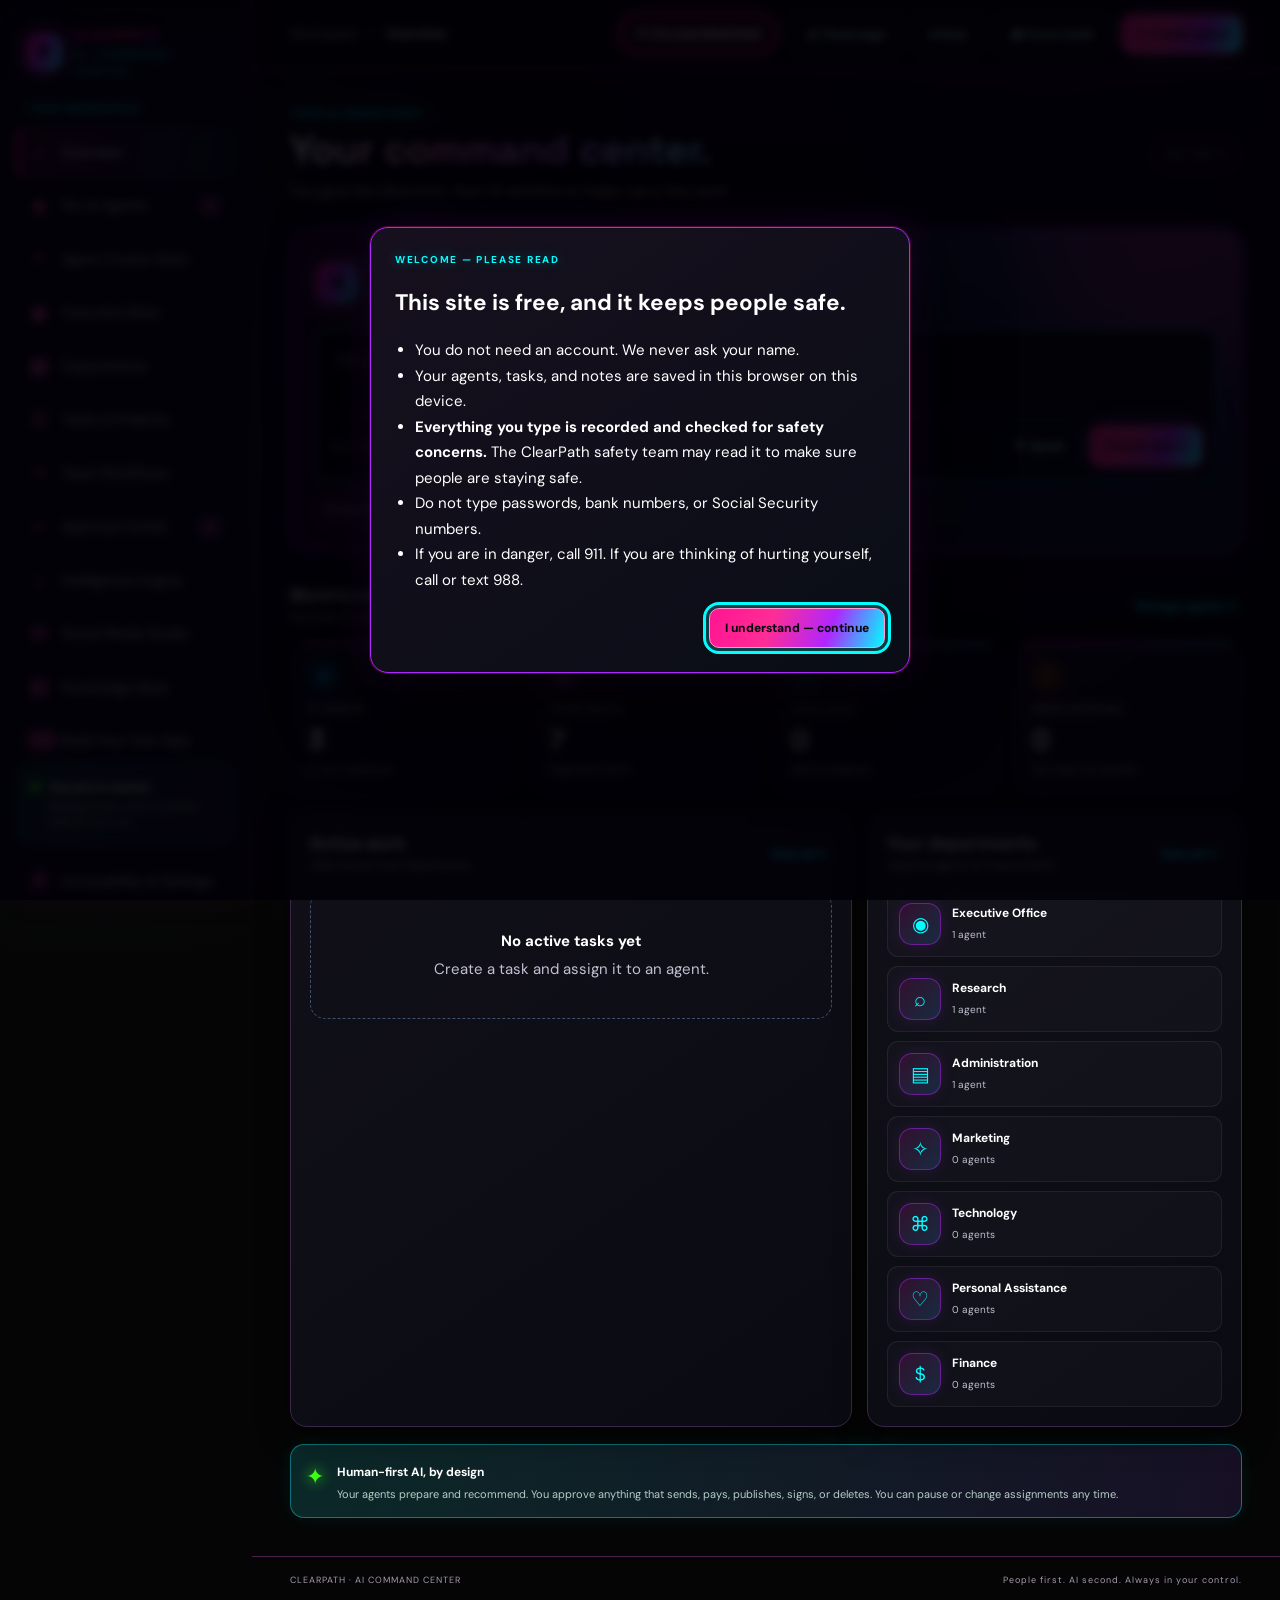
==== commit e2ca1498: "Add Build Your Own App course and owner-code lock for the catalog - Build Your Own App: 10 lessons f" ====
--- a/index.html
+++ b/index.html
@@ -29,7 +29,8 @@
         <button class="nav-link" data-view="intelligence"><span aria-hidden="true">⌕</span> Intelligence Engine</button>
         <button class="nav-link" data-view="social"><span aria-hidden="true">✉</span> Social Media Studio</button>
         <button class="nav-link" data-view="knowledge"><span aria-hidden="true">▤</span> Knowledge Base</button>
-        <button class="nav-link" data-view="safety"><span aria-hidden="true">⬡</span> Safety Catalog <b id="nav-safety-count">0</b></button>
+        <button class="nav-link" data-view="builder"><span aria-hidden="true">⌨</span> Build Your Own App</button>
+        <button class="nav-link owner-only" data-view="safety"><span aria-hidden="true">⬡</span> Safety Catalog <b id="nav-safety-count">0</b></button>
       </nav>
       <div class="sidebar-bottom">
         <div class="safety-note"><span class="status-dot"></span><div><strong>You are in control</strong><small>Nothing is sent, paid, or posted without your yes.</small></div></div>
@@ -103,7 +104,7 @@
 
         <section class="view" id="view-workflows">
           <div class="page-heading"><div><div class="eyebrow">QUANTUM CORE · WORKFLOW BUILDER</div><h1>Team workflows</h1><p>Turn a goal into coordinated steps, each assigned to the right agent. Press "Run step by step" to walk through it one step at a time.</p></div><button class="primary-button" data-action="new-workflow">＋ Build a workflow</button></div>
-          <div class="notice-box">Honest note: no AI engine is connected yet, so agents do not do the work by themselves. Workflows organize the work, assign it, and walk you through it. Anything that sends, pays, or publishes waits for your approval.</div>
+          <div class="notice-box">Workflows organize the work, assign it, and walk you through it. On any task, press "🤖 Agent: do this" and the assigned agent writes a draft using AI (when AI is connected). Agents only write drafts — anything that sends, pays, or publishes waits for your approval.</div>
           <div id="workflow-list" class="workflow-list"></div>
         </section>
 
@@ -149,7 +150,8 @@
             <h2>Read a document for me</h2><p>Paste the text of a letter, form, or bill. We pull out the deadlines, dates, money, and contacts.</p>
             <label class="brain-label" for="intel-doc-text">Document text</label>
             <textarea class="brain-search" id="intel-doc-text" rows="7" placeholder="Paste the document text here"></textarea>
-            <div class="brain-actions"><button class="primary-button" id="intel-doc-go">Find the important parts</button></div>
+            <div class="brain-actions"><button class="primary-button" id="intel-doc-go">Find the important parts</button><button class="secondary-button" id="intel-doc-explain">🤖 Explain it in simple words</button></div>
+            <div class="intel-out" id="intel-doc-ai" hidden aria-live="polite"></div>
             <div class="intel-out" id="intel-doc-out" hidden aria-live="polite"></div>
           </section>
           <section class="panel intel-tool" id="intel-classify" role="tabpanel" hidden>
@@ -213,6 +215,27 @@
             </form>
           </section>
           <div id="kb-list" class="kb-list"></div>
+        </section>
+
+        <section class="view" id="view-builder">
+          <div class="page-heading"><div><div class="eyebrow">LEARN TO BUILD · FIRST LINE OF CODE TO GITHUB</div><h1>Build Your Own App</h1><p>Make your own website or app, one small lesson at a time. Every step tells you exactly where to type and what to copy.</p></div></div>
+          <div class="builder-layout">
+            <nav class="panel builder-nav" aria-label="Lessons"><p class="count-line" id="builder-progress"></p><div id="builder-list" class="builder-list"></div></nav>
+            <section class="panel builder-lesson" id="builder-lesson" aria-live="polite"></section>
+          </div>
+          <section class="panel">
+            <h2>Start a project</h2>
+            <p class="resume-muted">Describe your app idea. You get a working starter file to download, or an agent can write the code for you.</p>
+            <form id="builder-form" class="stack-form">
+              <label class="brain-label">App name<input class="brain-search" id="builder-name" maxlength="80" placeholder="Example: My Medicine Reminder"></label>
+              <label class="brain-label" for="builder-idea">What should it do?</label>
+              <textarea class="brain-search" id="builder-idea" rows="3" maxlength="1500" placeholder="Example: A list where I write which medicine I took and when."></textarea>
+              <label class="brain-label">Main color<select id="builder-color"><option value="#00FFFF">Electric Cyan</option><option value="#FF1493">Fluorescent Pink</option><option value="#B026FF">Neon Purple</option><option value="#00A8FF">Electric Blue</option><option value="#FF7B00">Neon Orange</option><option value="#39FF14">Neon Lime</option></select></label>
+              <div class="brain-actions"><button class="primary-button" type="submit">Save project</button><button type="button" class="quiet-button" id="builder-voice">🎙 Speak my idea</button></div>
+            </form>
+          </section>
+          <div class="section-heading"><div><h2>Your projects</h2></div></div>
+          <div id="builder-projects" class="kb-list"></div>
         </section>
 
         <section class="view" id="view-executive">
@@ -297,7 +320,7 @@
               <label class="setting-row"><span><strong>Reading speed</strong><small>How fast "Read to me" talks.</small></span><select id="read-rate"><option value="0.7">Slow</option><option value="0.9">Normal</option><option value="1.1">Fast</option></select></label>
               <button class="quiet-button" id="reset-settings">Reset how it looks</button>
             </section>
-            <section class="panel settings-panel"><h2>Focus & support</h2><p>Focus Mode shows only your current task. Rescue Mode gives you one clear next step when things feel like too much.</p><button class="rescue-button big" data-rescue-open>✦ Start Rescue Mode</button><hr><h3>Your data on this device</h3><p>Your workspace is saved in this browser. Download a backup to keep it safe or move it to another device.</p><div class="backup-actions"><button class="primary-button" id="export-data">Download workspace backup</button><label class="quiet-button import-backup" for="import-data">Restore from backup</label><input class="sr-only" type="file" id="import-data" accept="application/json,.json"><small>Restoring replaces the workspace on this device.</small></div></section>
+            <section class="panel settings-panel"><h2>Focus & support</h2><p>Focus Mode shows only your current task. Rescue Mode gives you one clear next step when things feel like too much.</p><button class="rescue-button big" data-rescue-open>✦ Start Rescue Mode</button><hr><h3>Owner area</h3><p>For the site owner only. Opens the Safety Catalog.</p><form id="owner-form" class="owner-form"><label class="sr-only" for="owner-code">Owner code</label><input id="owner-code" type="password" inputmode="numeric" autocomplete="off" placeholder="Owner code" class="brain-search"><button class="secondary-button" type="submit">Open</button></form><p id="owner-status" class="resume-muted" role="status"></p><button class="quiet-button" id="owner-lock" hidden>Lock owner area</button><hr><h3>AI connection</h3><p id="ai-status" role="status"></p><hr><h3>Your data on this device</h3><p>Your workspace is saved in this browser. Download a backup to keep it safe or move it to another device.</p><div class="backup-actions"><button class="primary-button" id="export-data">Download workspace backup</button><label class="quiet-button import-backup" for="import-data">Restore from backup</label><input class="sr-only" type="file" id="import-data" accept="application/json,.json"><small>Restoring replaces the workspace on this device.</small></div></section>
           </div>
         </section>
       </div>
@@ -386,9 +409,12 @@
   <script src="./memory.js" defer></script>
   <script src="./executive.js" defer></script>
   <script src="./assist.js" defer></script>
+  <script src="./ai.js" defer></script>
   <script src="./intelligence.js" defer></script>
   <script src="./social.js" defer></script>
   <script src="./knowledge.js" defer></script>
+  <script src="./builder.js" defer></script>
   <script src="./safety.js" defer></script>
+  <script src="./owner.js" defer></script>
 </body>
 </html>
--- a/styles.css
+++ b/styles.css
@@ -338,3 +338,39 @@
 .sidebar .nav-link{padding:10px 12px}
 .brand{padding-bottom:22px}
 body.theme-light .safety-note small,body.theme-light .human-control p,body.theme-light .brain-footnote,body.theme-light .footer,body.theme-light .resume-muted,body.theme-light .resume-last{color:#3a4152}
+/* AI drafts */
+.ai-button{border-color:#00FFFF!important;color:#00FFFF!important}
+.ai-draft{margin-top:10px;padding:12px 14px;border-radius:12px;border:1px solid #B026FF;background:#120a1c}
+.ai-draft.working{border-style:dashed;color:#00FFFF}
+.ai-draft.crisis{border-color:#FF1493;background:#2a0718}
+.ai-draft-head strong{display:block;font-size:13px}
+.ai-draft-head small{color:var(--muted);font-size:11px}
+.ai-draft p{white-space:pre-wrap;font-size:14px;line-height:1.6;margin:8px 0}
+body.theme-light .ai-draft{background:#f6f0ff;border-color:#8a3cd6;color:#11131a}
+body.theme-light .ai-button{color:#006b8f!important;border-color:#006b8f!important}
+body.theme-calm .ai-draft{background:#1f2430;border-color:#4a5162}
+/* Owner-only items are hidden until the owner code is entered */
+.owner-only{display:none!important}
+body.owner-unlocked .owner-only{display:flex!important}
+.owner-form{display:flex;gap:8px;align-items:center}
+.owner-form input{max-width:200px}
+/* Build Your Own App */
+.builder-layout{display:grid;grid-template-columns:280px minmax(0,1fr);gap:15px;margin-bottom:16px}
+.builder-list{display:grid;gap:6px}
+.builder-step{display:flex;gap:10px;align-items:center;text-align:left;width:100%;background:transparent;border:1px solid var(--line);color:var(--text);border-radius:10px;padding:10px;font-size:13px}
+.builder-step span{width:26px;height:26px;flex:none;border-radius:50%;display:grid;place-items:center;background:#1b1030;font-weight:800;font-size:12px}
+.builder-step.current{border-color:#00FFFF;box-shadow:inset 3px 0 #00FFFF}
+.builder-step.done span{background:#39FF14;color:#000}
+.builder-lesson h2{font:700 24px 'Space Grotesk';margin:6px 0}
+.builder-where{font-size:15px;padding:10px 12px;border-radius:10px;background:#00ffff12;border:1px solid #00ffff55}
+.builder-instructions{font-size:16px;line-height:1.7;padding-left:22px}
+.code-box{margin:14px 0;border:1px solid #B026FF;border-radius:12px;overflow:hidden;background:#05050a}
+.code-head{display:flex;justify-content:space-between;align-items:center;padding:8px 12px;background:#140b22;font-size:12px;color:#00FFFF;font-weight:700}
+.code-box summary{padding:10px 12px;cursor:pointer;color:#00FFFF;font-weight:700}
+.code-box pre{margin:0;padding:14px;overflow:auto;max-height:420px;font-size:14px;line-height:1.5}
+.code-box code{font-family:Consolas,"Courier New",monospace;color:#f2f2ff;white-space:pre}
+body.theme-light .code-box{background:#f7f7fb;border-color:#8a3cd6}
+body.theme-light .code-box code{color:#11131a}
+body.theme-light .code-head{background:#efe6ff;color:#4a1b85}
+body.theme-light .builder-where{background:#eef7fa;border-color:#9fcfdc}
+@media(max-width:900px){.builder-layout{grid-template-columns:1fr}}
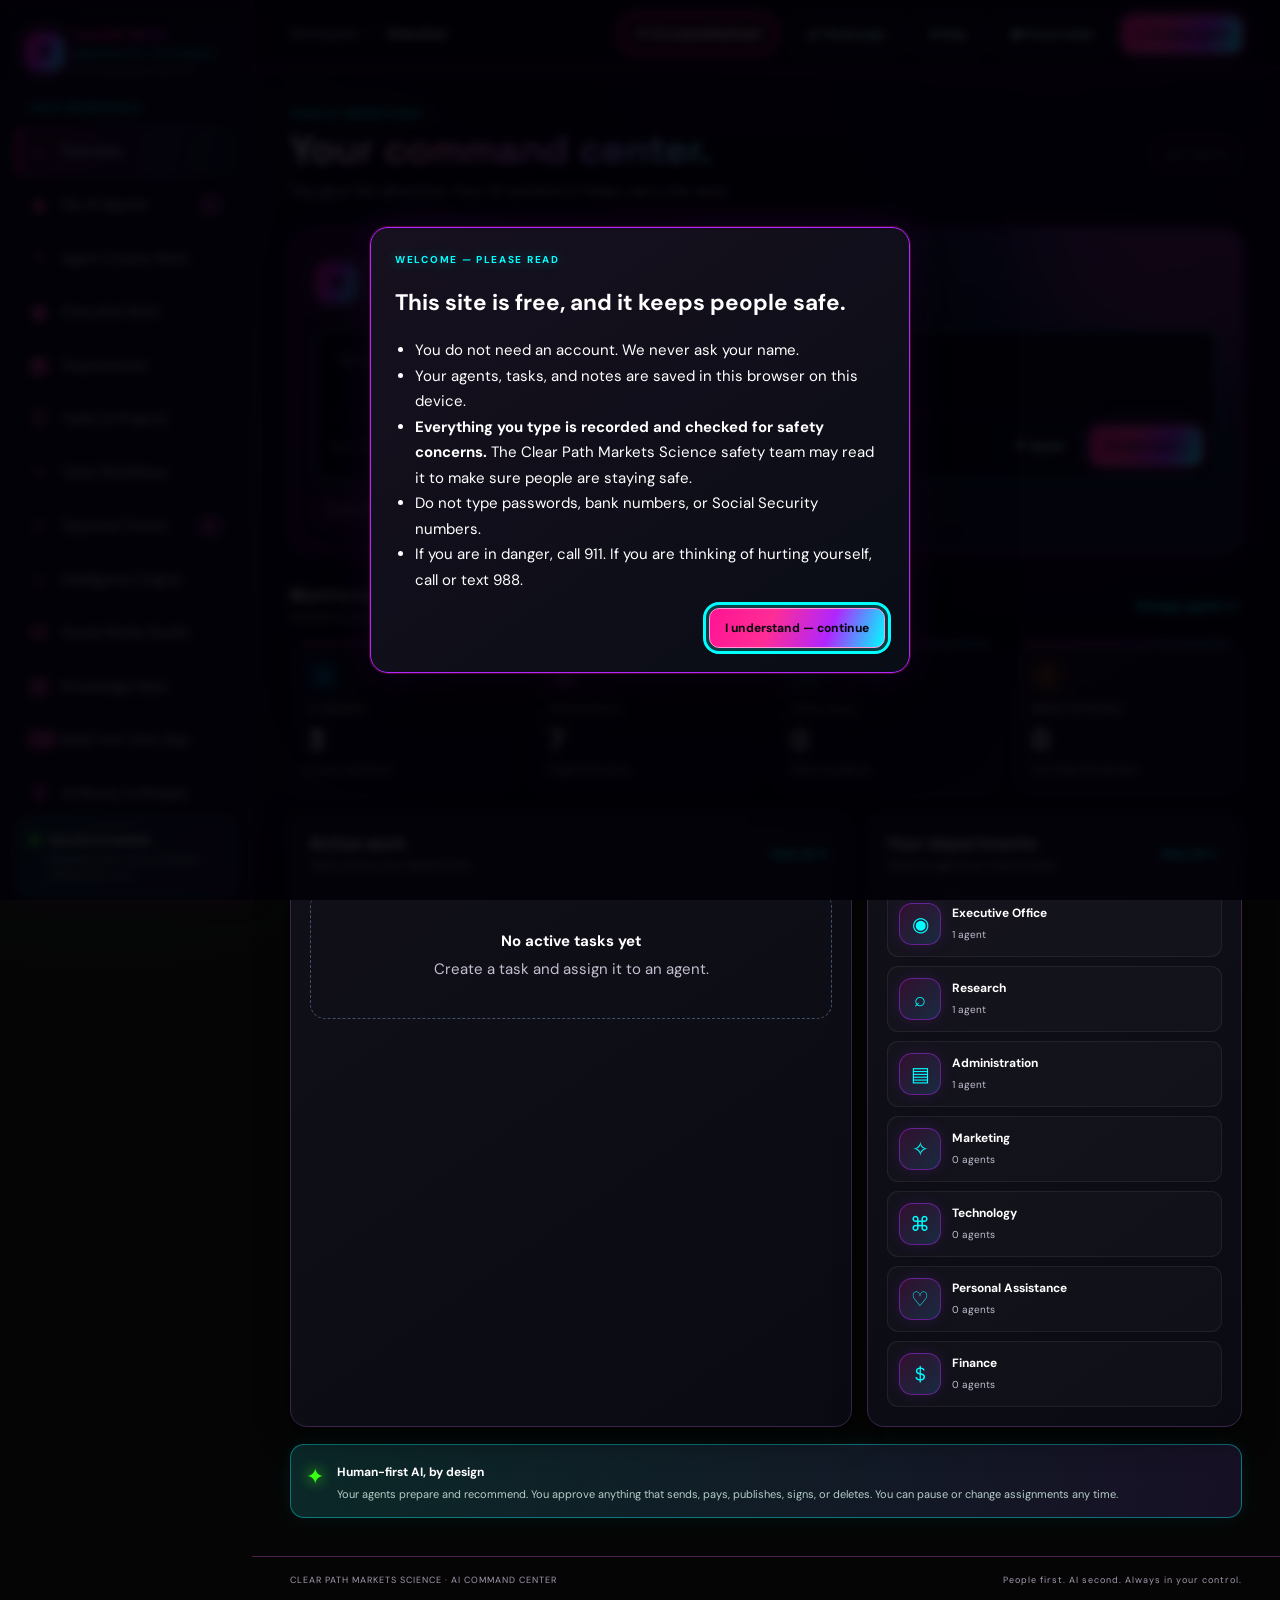
==== commit 9fd71682: "Add AI Money & Models page; brand as Clear Path Markets Science - 6 lessons on making your own AI mo" ====
--- a/index.html
+++ b/index.html
@@ -4,8 +4,8 @@
   <meta charset="UTF-8">
   <meta name="viewport" content="width=device-width, initial-scale=1">
   <meta name="theme-color" content="#000000">
-  <meta name="description" content="A free, accessible AI workforce command center by ClearPath. Create unlimited agents, organize departments, and coordinate work — with you always in control.">
-  <title>ClearPath AI Command Center</title>
+  <meta name="description" content="A free, accessible AI workforce command center by Clear Path Markets Science. Create unlimited agents, organize departments, and coordinate work — with you always in control.">
+  <title>Clear Path Markets Science</title>
   <link rel="stylesheet" href="./styles.css">
 </head>
 <body class="theme-clearpath">
@@ -14,7 +14,7 @@
     <aside class="sidebar" id="sidebar">
       <div class="brand">
         <div class="brand-mark" aria-hidden="true">✦</div>
-        <div><strong>CLEARPATH</strong><span>AI COMMAND CENTER</span></div>
+        <div><strong>CLEAR PATH</strong><span>MARKETS SCIENCE</span><small class="brand-sub">AI Command Center</small></div>
       </div>
       <div class="workspace-label">YOUR WORKSPACE</div>
       <nav aria-label="Main navigation">
@@ -30,6 +30,7 @@
         <button class="nav-link" data-view="social"><span aria-hidden="true">✉</span> Social Media Studio</button>
         <button class="nav-link" data-view="knowledge"><span aria-hidden="true">▤</span> Knowledge Base</button>
         <button class="nav-link" data-view="builder"><span aria-hidden="true">⌨</span> Build Your Own App</button>
+        <button class="nav-link" data-view="money"><span aria-hidden="true">＄</span> AI Money & Models</button>
         <button class="nav-link owner-only" data-view="safety"><span aria-hidden="true">⬡</span> Safety Catalog <b id="nav-safety-count">0</b></button>
       </nav>
       <div class="sidebar-bottom">
@@ -236,6 +237,29 @@
           </section>
           <div class="section-heading"><div><h2>Your projects</h2></div></div>
           <div id="builder-projects" class="kb-list"></div>
+        </section>
+
+        <section class="view" id="view-money">
+          <div class="page-heading"><div><div class="eyebrow">CLEAR PATH MARKETS SCIENCE · AI ACADEMY</div><h1>AI Money & Models</h1><p>Make your own AI model, and learn real ways to earn with AI. Every money path can become a project with small steps.</p></div></div>
+          <div class="notice-box">Honest note: none of these are "get rich quick." They take real work. Be careful of anyone selling "AI trading bots with guaranteed returns" — that is the most common AI scam.</div>
+          <div class="builder-layout">
+            <nav class="panel builder-nav" aria-label="Model lessons"><p class="count-line">Make your own AI model</p><div id="money-lessons" class="builder-list"></div></nav>
+            <section class="panel builder-lesson" id="money-lesson" aria-live="polite"></section>
+          </div>
+          <section class="panel">
+            <h2>Training File Maker</h2>
+            <p class="resume-muted">Add a question and the answer YOU would give. Download the file and use it in lesson 4 to train your own model.</p>
+            <form id="training-form" class="stack-form">
+              <label class="brain-label" for="training-q">A question someone asks you</label>
+              <textarea class="brain-search" id="training-q" rows="2" maxlength="2000" placeholder="Example: What does Four Up, Three Down mean?"></textarea>
+              <label class="brain-label" for="training-a">Your answer</label>
+              <textarea class="brain-search" id="training-a" rows="4" maxlength="6000" placeholder="Write the answer the way you would teach it"></textarea>
+              <div class="brain-actions"><button class="primary-button" type="submit">Add example</button><button type="button" class="secondary-button" id="training-download">Download training file</button></div>
+              <p class="count-line" id="training-count" aria-live="polite"></p>
+            </form>
+          </section>
+          <div class="section-heading"><div><h2>Ways to earn with AI</h2><p>Pick one. Press "Make this my project" and it becomes a team workflow.</p></div></div>
+          <div id="money-paths" class="kb-list"></div>
         </section>
 
         <section class="view" id="view-executive">
@@ -313,7 +337,7 @@
             <section class="panel settings-panel"><h2>How it looks</h2>
               <label class="setting-row"><span><strong>Text size</strong><small>Make everything bigger or smaller.</small></span><select id="font-scale"><option value="90">Smaller</option><option value="100">Normal</option><option value="115">Large</option><option value="130">Larger</option><option value="150">Largest</option></select></label>
               <label class="setting-row"><span><strong>Spacing</strong><small>More room between lines and letters can make reading easier.</small></span><select id="spacing"><option value="normal">Normal</option><option value="relaxed">Relaxed</option><option value="wide">Extra wide</option></select></label>
-              <label class="setting-row"><span><strong>Colors</strong><small>Pick the color style that feels best.</small></span><select id="theme"><option value="clearpath">ClearPath (signature colors)</option><option value="calm">Calm (soft, low glare)</option><option value="light">Light</option></select></label>
+              <label class="setting-row"><span><strong>Colors</strong><small>Pick the color style that feels best.</small></span><select id="theme"><option value="clearpath">Clear Path (signature colors)</option><option value="calm">Calm (soft, low glare)</option><option value="light">Light</option></select></label>
               <label class="setting-row"><span><strong>High contrast</strong><small>Stronger borders and brighter text.</small></span><input type="checkbox" id="high-contrast"></label>
               <label class="setting-row"><span><strong>Reduce motion</strong><small>Stop movement and animations.</small></span><input type="checkbox" id="reduce-motion"></label>
               <label class="setting-row"><span><strong>Simple Mode</strong><small>Hide extra detail.</small></span><input type="checkbox" id="simple-mode"></label>
@@ -324,7 +348,7 @@
           </div>
         </section>
       </div>
-      <footer class="footer"><span>CLEARPATH · AI COMMAND CENTER</span><span>People first. AI second. Always in your control.</span></footer>
+      <footer class="footer"><span>CLEAR PATH MARKETS SCIENCE · AI COMMAND CENTER</span><span>People first. AI second. Always in your control.</span></footer>
     </main>
   </div>
 
@@ -395,7 +419,7 @@
     <ul class="notice-list">
       <li>You do not need an account. We never ask your name.</li>
       <li>Your agents, tasks, and notes are saved in this browser on this device.</li>
-      <li><strong>Everything you type is recorded and checked for safety concerns.</strong> The ClearPath safety team may read it to make sure people are staying safe.</li>
+      <li><strong>Everything you type is recorded and checked for safety concerns.</strong> The Clear Path Markets Science safety team may read it to make sure people are staying safe.</li>
       <li>Do not type passwords, bank numbers, or Social Security numbers.</li>
       <li>If you are in danger, call 911. If you are thinking of hurting yourself, call or text 988.</li>
     </ul>
@@ -414,6 +438,7 @@
   <script src="./social.js" defer></script>
   <script src="./knowledge.js" defer></script>
   <script src="./builder.js" defer></script>
+  <script src="./money.js" defer></script>
   <script src="./safety.js" defer></script>
   <script src="./owner.js" defer></script>
 </body>
--- a/styles.css
+++ b/styles.css
@@ -374,3 +374,4 @@
 body.theme-light .code-head{background:#efe6ff;color:#4a1b85}
 body.theme-light .builder-where{background:#eef7fa;border-color:#9fcfdc}
 @media(max-width:900px){.builder-layout{grid-template-columns:1fr}}
+.brand-sub{display:block;font-size:9px;letter-spacing:2px;color:var(--muted);margin-top:2px}
